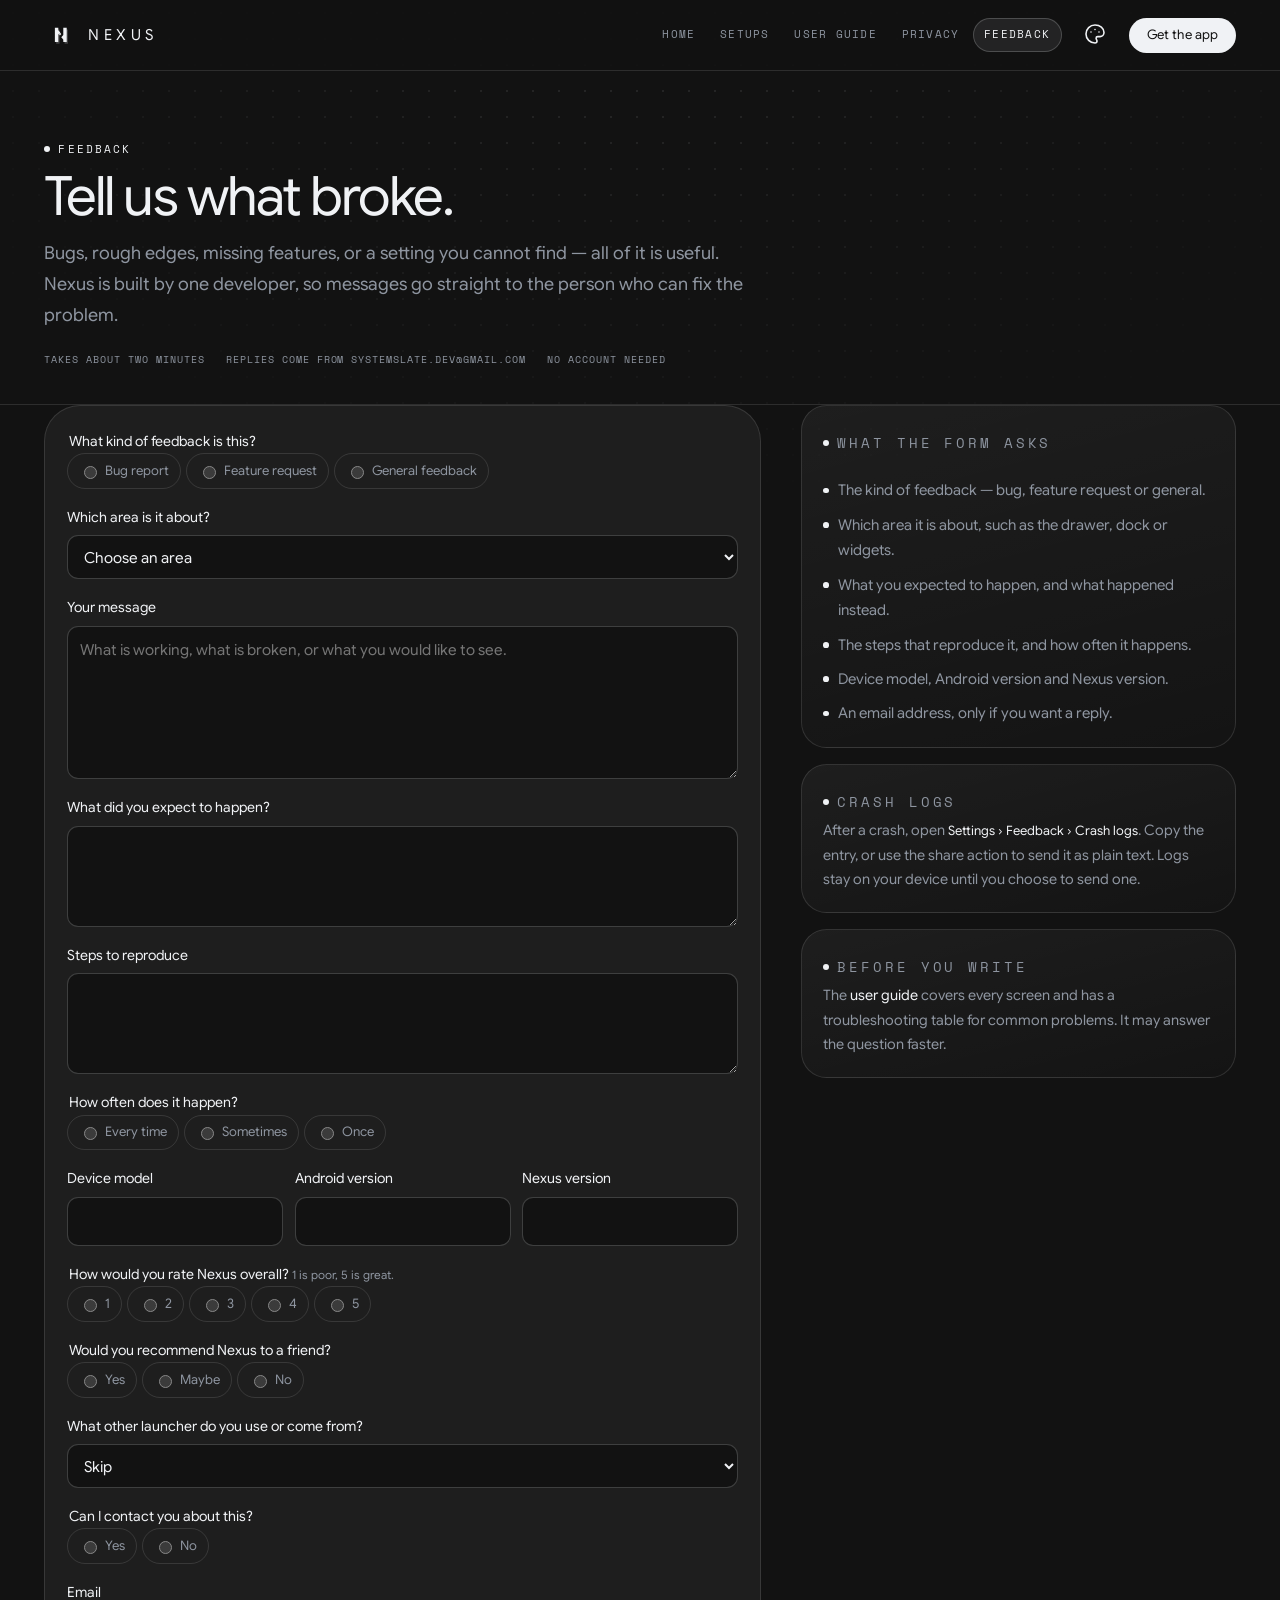
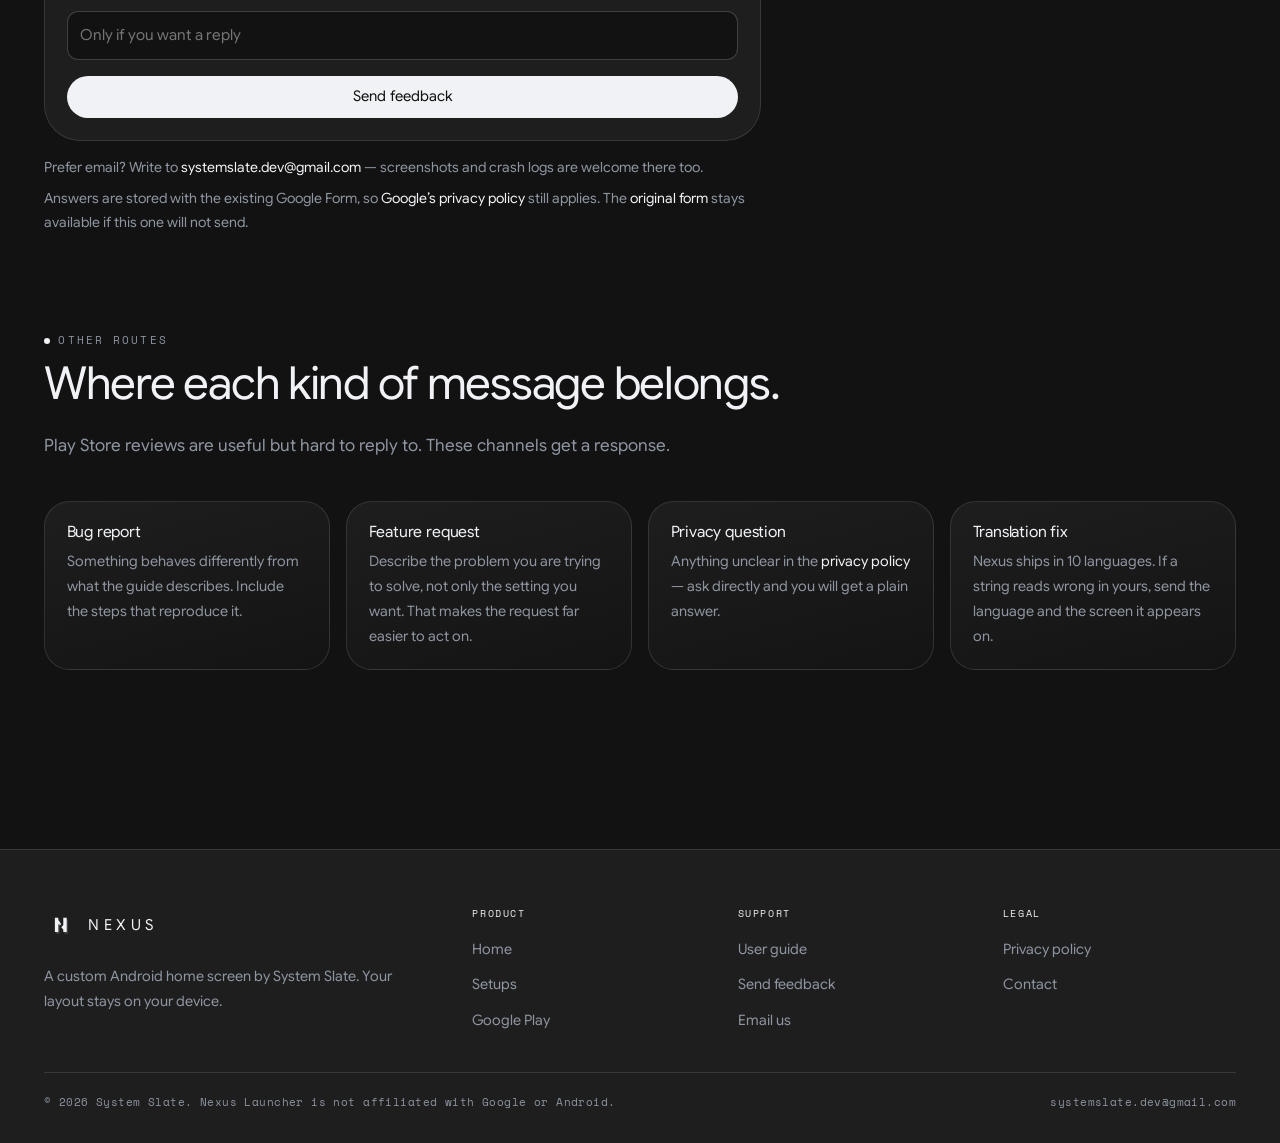
==== feedback.html @ 5c9ead4d "Add files via upload" ====
<!DOCTYPE html>
<html lang="en">
<head>
  <meta charset="UTF-8">
  <meta name="viewport" content="width=device-width, initial-scale=1.0">
  <title>Feedback — Nexus Launcher</title>
  <meta name="description" content="Report a bug, request a feature or ask a question about Nexus Launcher. Every message reaches the developer directly.">
  <meta name="theme-color" content="#070b13">
  <link rel="stylesheet" href="site-fonts.css">
  <link rel="stylesheet" href="site.css">
  <link rel="stylesheet" href="site-themes.css">
  <link rel="stylesheet" href="site-look.css">
  <link rel="stylesheet" href="site-nav.css">
  <link rel="stylesheet" href="site-ui.css">
  <link rel="stylesheet" href="site-footer.css">
  <link rel="stylesheet" href="site-page.css">
  <link rel="stylesheet" href="site-feedback.css">
  <link rel="stylesheet" href="site-play.css">
  <script src="site-ui-boot.js"></script>
</head>
<body>
<a class="skip-link" href="#main">Skip to content</a>

<header class="nav">
  <div class="nav-inner">
    <a class="brand" href="index.html" aria-label="Nexus Launcher — home">
      <svg class="brand-mark" viewBox="0 0 108 108" role="img" aria-label="Nexus Launcher">
        <g transform="translate(4 6)" fill="rgb(42 46 51)">
          <path d="M35 31h11v8l6.5 7.5-6.5 6.5V77H35V31z"/>
          <path d="M73 77H62v-8l-6.5-7.5 6.5-6.5V31h11V77z"/>
        </g>
        <path fill="rgb(240 242 245)" d="M35 31h11v8l6.5 7.5-6.5 6.5V77H35V31z"/>
        <path fill="rgb(240 242 245)" d="M73 77H62v-8l-6.5-7.5 6.5-6.5V31h11V77z"/>
        <path fill="rgb(143 200 224)" d="M51.5 47.95l3.07 1.77v3.56l-3.07 1.77-3.07-1.77v-3.56z"/>
      </svg>
      <span class="brand-word">Nexus</span>
    </a>
    <nav class="nav-links" aria-label="Primary">
      <a href="index.html">Home</a>
      <a href="setup.html">Setups</a>
      <a href="NEXUS_USER_GUIDE.html">User guide</a>
      <a href="privacy.html">Privacy</a>
      <a href="feedback.html" aria-current="page">Feedback</a>
    </nav>
    <a class="nav-cta" href="https://play.google.com/store/apps/details?id=com.systemslate.nexuslauncher">Get the app</a>
  </div>
</header>

<main id="main">

  <section class="page-hero">
    <div class="wrap">
      <p class="eyebrow">Feedback</p>
      <h1>Tell us what broke.</h1>
      <p class="lede">Bugs, rough edges, missing features, or a setting you cannot find &mdash; all of
        it is useful. Nexus is built by one developer, so messages go straight to the person who can
        fix the problem.</p>
      <ul class="page-meta">
        <li>Takes about two minutes</li>
        <li>Replies come from systemslate.dev@gmail.com</li>
        <li>No account needed</li>
      </ul>
    </div>
  </section>

  <section class="section section-flush">
    <div class="wrap feedback-grid">

      <div>
        <form class="nexus-form" data-feedback-form method="post" novalidate
          action="https://docs.google.com/forms/d/e/1FAIpQLScDoE7vKFqpzELFaHapqYbMyIHLS0SCubAxIFDFFaGcgdz5iw/formResponse">
          <fieldset class="field">
            <legend>What kind of feedback is this?</legend>
            <div class="choice-row">
              <label><input type="radio" name="entry.858958643" value="Bug report" required>Bug report</label>
              <label><input type="radio" name="entry.858958643" value="Feature request">Feature request</label>
              <label><input type="radio" name="entry.858958643" value="General feedback">General feedback</label>
            </div>
            <p class="field-missing">Choose one.</p>
          </fieldset>

          <label class="field">
            <span>Which area is it about?</span>
            <select name="entry.2093958350" required>
              <option value="">Choose an area</option>
              <option>Home screen</option>
              <option>App drawer</option>
              <option>Dock</option>
              <option>Widgets</option>
              <option>Wallpaper Studio</option>
              <option>Canvas setups</option>
              <option>Immersive Mode / Nexus Island</option>
              <option>Gestures</option>
              <option>Search</option>
              <option>News feed</option>
              <option>App lock</option>
              <option>Backup / Nova import</option>
              <option>Performance / battery</option>
              <option>Other</option>
            </select>
            <p class="field-missing">Choose an area.</p>
          </label>

          <label class="field">
            <span>Your message</span>
            <textarea name="entry.183810802" rows="5" required placeholder="What is working, what is broken, or what you would like to see."></textarea>
            <p class="field-missing">Write a message.</p>
          </label>

          <label class="field">
            <span>What did you expect to happen?</span>
            <textarea name="entry.1648259636" rows="3"></textarea>
          </label>

          <label class="field">
            <span>Steps to reproduce</span>
            <textarea name="entry.1825434819" rows="3"></textarea>
          </label>

          <fieldset class="field">
            <legend>How often does it happen?</legend>
            <div class="choice-row">
              <label><input type="radio" name="entry.819413189" value="Every time">Every time</label>
              <label><input type="radio" name="entry.819413189" value="Sometimes">Sometimes</label>
              <label><input type="radio" name="entry.819413189" value="Once">Once</label>
            </div>
          </fieldset>

          <div class="field-row">
            <label class="field"><span>Device model</span><input type="text" name="entry.2073275269" autocomplete="off"></label>
            <label class="field"><span>Android version</span><input type="text" name="entry.1264604027" autocomplete="off"></label>
            <label class="field"><span>Nexus version</span><input type="text" name="entry.445166228" autocomplete="off"></label>
          </div>

          <fieldset class="field">
            <legend>How would you rate Nexus overall? <small>1 is poor, 5 is great.</small></legend>
            <div class="choice-row">
              <label><input type="radio" name="entry.1395047226" value="1">1</label>
              <label><input type="radio" name="entry.1395047226" value="2">2</label>
              <label><input type="radio" name="entry.1395047226" value="3">3</label>
              <label><input type="radio" name="entry.1395047226" value="4">4</label>
              <label><input type="radio" name="entry.1395047226" value="5">5</label>
            </div>
          </fieldset>

          <fieldset class="field">
            <legend>Would you recommend Nexus to a friend?</legend>
            <div class="choice-row">
              <label><input type="radio" name="entry.138561640" value="Yes">Yes</label>
              <label><input type="radio" name="entry.138561640" value="Maybe">Maybe</label>
              <label><input type="radio" name="entry.138561640" value="No">No</label>
            </div>
          </fieldset>

          <label class="field">
            <span>What other launcher do you use or come from?</span>
            <select name="entry.1284803775">
              <option value="">Skip</option>
              <option>Nova</option>
              <option>Smart Launcher</option>
              <option>Lawnchair</option>
              <option>Pixel Launcher</option>
              <option>One UI Home</option>
              <option>Other</option>
              <option>None</option>
            </select>
          </label>

          <fieldset class="field">
            <legend>Can I contact you about this?</legend>
            <div class="choice-row">
              <label><input type="radio" name="entry.2037975371" value="Yes">Yes</label>
              <label><input type="radio" name="entry.2037975371" value="No">No</label>
            </div>
          </fieldset>

          <label class="field">
            <span>Email</span>
            <input type="email" name="entry.1300399545" autocomplete="email" placeholder="Only if you want a reply">
            <p class="field-missing">Enter a valid email, or leave this blank.</p>
          </label>

          <p class="form-error" data-feedback-error hidden>The message did not send. Use the email link below.</p>
          <button class="btn btn-primary" type="submit" data-feedback-send>Send feedback</button>
        </form>

        <div class="form-thanks" data-feedback-thanks hidden>
          <h2>Sent.</h2>
          <p>Your message was sent. If you left an email, the reply comes from systemslate.dev@gmail.com.</p>
        </div>

        <div class="form-note">
          <p>Prefer email? Write to
            <a href="mailto:systemslate.dev@gmail.com?subject=Nexus%20Launcher%20feedback">systemslate.dev@gmail.com</a>
            &mdash; screenshots and crash logs are welcome there too.</p>
          <p>Answers are stored with the existing Google Form, so
            <a href="https://policies.google.com/privacy" target="_blank" rel="noopener">Google&rsquo;s privacy policy</a>
            still applies. The
            <a href="https://forms.gle/UbPsBNP7R9MkSvMu8" target="_blank" rel="noopener">original form</a>
            stays available if this one will not send.</p>
        </div>
      </div>

      <aside class="feedback-aside">
        <div class="card">
          <p class="eyebrow">What the form asks</p>
          <ul class="include-list">
            <li>The kind of feedback &mdash; bug, feature request or general.</li>
            <li>Which area it is about, such as the drawer, dock or widgets.</li>
            <li>What you expected to happen, and what happened instead.</li>
            <li>The steps that reproduce it, and how often it happens.</li>
            <li>Device model, Android version and Nexus version.</li>
            <li>An email address, only if you want a reply.</li>
          </ul>
        </div>

        <div class="card">
          <p class="eyebrow">Crash logs</p>
          <p class="aside-note">
            After a crash, open <span class="path">Settings &rsaquo; Feedback &rsaquo; Crash logs</span>.
            Copy the entry, or use the share action to send it as plain text. Logs stay on your
            device until you choose to send one.</p>
        </div>

        <div class="card">
          <p class="eyebrow">Before you write</p>
          <p class="aside-note">
            The <a href="NEXUS_USER_GUIDE.html">user guide</a> covers every screen and has a
            troubleshooting table for common problems. It may answer the question faster.</p>
        </div>
      </aside>

    </div>
  </section>

  <section class="section">
    <div class="wrap">
      <div class="section-head">
        <p class="eyebrow">Other routes</p>
        <h2>Where each kind of message belongs.</h2>
        <p>Play Store reviews are useful but hard to reply to. These channels get a response.</p>
      </div>

      <div class="contact-grid">
        <div class="contact-card">
          <h3>Bug report</h3>
          <p>Something behaves differently from what the guide describes. Include the steps that
            reproduce it.</p>
        </div>
        <div class="contact-card">
          <h3>Feature request</h3>
          <p>Describe the problem you are trying to solve, not only the setting you want. That makes
            the request far easier to act on.</p>
        </div>
        <div class="contact-card">
          <h3>Privacy question</h3>
          <p>Anything unclear in the <a href="privacy.html">privacy policy</a> &mdash; ask directly
            and you will get a plain answer.</p>
        </div>
        <div class="contact-card">
          <h3>Translation fix</h3>
          <p>Nexus ships in 10 languages. If a string reads wrong in yours, send the language and the
            screen it appears on.</p>
        </div>
      </div>
    </div>
  </section>

</main>

<footer class="site-footer">
  <div class="footer-inner">
    <div class="footer-brand">
      <a class="brand" href="index.html" aria-label="Nexus Launcher — home">
        <svg class="brand-mark" viewBox="0 0 108 108" role="img" aria-label="Nexus Launcher">
          <g transform="translate(4 6)" fill="rgb(42 46 51)">
            <path d="M35 31h11v8l6.5 7.5-6.5 6.5V77H35V31z"/>
            <path d="M73 77H62v-8l-6.5-7.5 6.5-6.5V31h11V77z"/>
          </g>
          <path fill="rgb(240 242 245)" d="M35 31h11v8l6.5 7.5-6.5 6.5V77H35V31z"/>
          <path fill="rgb(240 242 245)" d="M73 77H62v-8l-6.5-7.5 6.5-6.5V31h11V77z"/>
          <path fill="rgb(143 200 224)" d="M51.5 47.95l3.07 1.77v3.56l-3.07 1.77-3.07-1.77v-3.56z"/>
        </svg>
        <span class="brand-word">Nexus</span>
      </a>
      <p>A custom Android home screen by System Slate. Your layout stays on your device.</p>
    </div>
    <div class="footer-col">
      <h4>Product</h4>
      <ul>
        <li><a href="index.html">Home</a></li>
        <li><a href="setup.html">Setups</a></li>
        <li><a href="https://play.google.com/store/apps/details?id=com.systemslate.nexuslauncher">Google Play</a></li>
      </ul>
    </div>
    <div class="footer-col">
      <h4>Support</h4>
      <ul>
        <li><a href="NEXUS_USER_GUIDE.html">User guide</a></li>
        <li><a href="feedback.html">Send feedback</a></li>
        <li><a href="mailto:systemslate.dev@gmail.com">Email us</a></li>
      </ul>
    </div>
    <div class="footer-col">
      <h4>Legal</h4>
      <ul>
        <li><a href="privacy.html">Privacy policy</a></li>
        <li><a href="privacy.html#contact">Contact</a></li>
      </ul>
    </div>
  </div>
  <div class="footer-legal">
    <p>&copy; 2026 System Slate. Nexus Launcher is not affiliated with Google or Android.</p>
    <p>systemslate.dev@gmail.com</p>
  </div>
</footer>
<script src="site-look.js" defer></script>
<script src="site-behavior.js" defer></script>
<script src="site-badges.js" defer></script>
</body>
</html>
---- site-fonts.css ----
/* Nexus Launcher website — self-hosted type.
   Subsets of fonts that ship inside the launcher (SIL Open Font License):
   Quicksand for display, Outfit for running text, Space Mono for status labels.
   Self-hosted so the site makes no third-party requests. */

@font-face {
  font-family: "Nexus Round";
  src: url("assets/fonts/quicksand.woff") format("woff");
  font-weight: 300 700;
  font-style: normal;
  font-display: swap;
}

@font-face {
  font-family: "Nexus Text";
  src: url("assets/fonts/outfit.woff") format("woff");
  font-weight: 100 900;
  font-style: normal;
  font-display: swap;
}

@font-face {
  font-family: "Nexus Mono";
  src: url("assets/fonts/space-mono.woff") format("woff");
  font-weight: 400;
  font-style: normal;
  font-display: swap;
}

/* App typography list. Same files the launcher ships. */
@font-face { font-family: "Nexus Default"; src: url("assets/fonts/google_sans_flex.ttf") format("truetype"); font-weight: 100 900; font-display: swap; }
@font-face { font-family: "Roboto"; src: url("assets/fonts/roboto.ttf") format("truetype"); font-weight: 100 900; font-display: swap; }
@font-face { font-family: "Inter"; src: url("assets/fonts/inter.ttf") format("truetype"); font-weight: 100 900; font-display: swap; }
@font-face { font-family: "Manrope"; src: url("assets/fonts/manrope.ttf") format("truetype"); font-weight: 100 900; font-display: swap; }
@font-face { font-family: "IBM Plex Sans"; src: url("assets/fonts/ibm_plex_sans.ttf") format("truetype"); font-weight: 100 900; font-display: swap; }
@font-face { font-family: "Lora"; src: url("assets/fonts/lora.ttf") format("truetype"); font-weight: 100 900; font-display: swap; }
@font-face { font-family: "Playpen"; src: url("assets/fonts/playpen_sans.ttf") format("truetype"); font-weight: 100 900; font-display: swap; }
@font-face { font-family: "Elms Sans"; src: url("assets/fonts/elms_sans.ttf") format("truetype"); font-weight: 100 900; font-display: swap; }
@font-face { font-family: "Bitcount"; src: url("assets/fonts/bitcount_single.ttf") format("truetype"); font-weight: 100 900; font-display: swap; }
---- site.css ----
/* Nexus Launcher website — base layer.
   Tokens, reset, typography, layout helpers and the wallpaper background.
   Type faces: site-fonts.css. Navigation: site-nav.css. Components: site-ui.css.
   Home page: site-home.css. Inner pages: site-page.css. Motion: site-play.css. */

:root {
  color-scheme: dark;

  /* Dark theme, accent off. Text and surface carry the interface.
     Other modes live in site-themes.css. */
  --bg: rgb(18 18 18);
  --bg-top: rgb(18 18 18);
  --bg-bottom: rgb(18 18 18);
  --surface: rgb(30 30 30);
  --surface-raised: rgb(44 44 44);

  --navy-950: var(--bg);
  --navy-900: var(--bg);
  --navy-800: var(--surface);
  --navy-700: var(--surface-raised);
  --teal-800: var(--surface);
  --teal-600: var(--ink-dim);
  --violet-700: var(--surface-raised);
  --violet-500: var(--ink-dim);
  --magenta-500: var(--ink-dim);
  --cyan-400: var(--ink);
  --cyan-300: var(--ink);

  --ink: rgb(240 242 245);
  --ink-dim: rgb(142 149 160);
  --ink-muted: rgb(142 149 160);

  --line: color-mix(in srgb, var(--ink) 12%, transparent);
  --line-strong: color-mix(in srgb, var(--ink) 20%, transparent);
  --glass: color-mix(in srgb, var(--ink) 5%, transparent);
  --glass-hover: color-mix(in srgb, var(--ink) 8%, transparent);

  --radius-xs: 0.55rem;
  --radius-sm: 0.8rem;
  --radius: 1.15rem;
  --radius-widget: 1.6rem;
  --radius-lg: 2.25rem;
  --pill: 99rem;

  --page: 76rem;
  --gutter: clamp(1.1rem, 4vw, 2.75rem);
  --section-y: clamp(3.5rem, 7vw, 6.5rem);

  --font-display: "Nexus Default", "Nexus Round", system-ui, sans-serif;
  --font-body: "Nexus Default", "Nexus Text", system-ui, sans-serif;
  --font-mono: "Nexus Mono", ui-monospace, "Cascadia Mono", Consolas, monospace;

  --shadow-card: 0 1.4rem 3rem rgb(0 0 0 / 38%);
  --shadow-lift: 0 1.7rem 3.4rem rgb(0 0 0 / 52%);
}

*,
*::before,
*::after { box-sizing: border-box; }

html {
  scroll-behavior: smooth;
  scroll-padding-top: 6rem;
  -webkit-text-size-adjust: 100%;
}

body {
  margin: 0;
  min-height: 100vh;
  background: var(--bg);
  color: var(--ink);
  font-family: var(--font-body);
  font-size: 1.0625rem;
  line-height: 1.72;
  -webkit-font-smoothing: antialiased;
  text-rendering: optimizeLegibility;
}

/* the wallpaper: the theme's own top-to-bottom fade, with no accent hue */
body::before {
  content: "";
  position: fixed;
  inset: 0;
  z-index: -2;
  pointer-events: none;
  background: linear-gradient(180deg, var(--bg-top), var(--bg) 46%, var(--bg-bottom));
}

/* Frosted and Liquid need color behind the glass. These washes stay fixed
   so a card refracts a different patch of wallpaper as the page scrolls. */
html[data-ui="frosted"] body::before,
html[data-ui="liquid"] body::before {
  background:
    radial-gradient(46rem 34rem at 8% -4%, color-mix(in srgb, rgb(196 165 116) 70%, var(--bg)), transparent 68%),
    radial-gradient(40rem 32rem at 96% 12%, color-mix(in srgb, rgb(126 146 168) 68%, var(--bg)), transparent 70%),
    radial-gradient(36rem 30rem at 72% 96%, color-mix(in srgb, rgb(118 148 124) 64%, var(--bg)), transparent 72%),
    radial-gradient(30rem 26rem at 14% 84%, color-mix(in srgb, rgb(158 124 140) 60%, var(--bg)), transparent 70%),
    linear-gradient(180deg, var(--bg-top), var(--bg) 46%, var(--bg-bottom));
}

/* a faint home-screen grid, fading out below the fold */
body::after {
  content: "";
  position: fixed;
  inset: 0;
  z-index: -1;
  pointer-events: none;
  background-image: radial-gradient(color-mix(in srgb, var(--ink) 16%, transparent) 1px, transparent 1.4px);
  background-size: 26px 26px;
  opacity: 0.55;
  -webkit-mask-image: radial-gradient(70rem 48rem at 50% -4%, #000 18%, transparent 76%);
  mask-image: radial-gradient(70rem 48rem at 50% -4%, #000 18%, transparent 76%);
}

img { display: block; max-width: 100%; height: auto; }

a { color: var(--ink); text-decoration: none; }
a:hover { color: var(--ink); }

:focus-visible {
  outline: 2px solid var(--ink);
  outline-offset: 3px;
  border-radius: 0.4rem;
}

/* ---------- type ---------- */

h1, h2, h3, h4 {
  margin: 0 0 0.5em;
  color: var(--ink);
  font-family: var(--font-display);
  font-weight: 700;
  line-height: 1.04;
  letter-spacing: -0.022em;
}

h1 { font-size: clamp(2.6rem, 6.2vw, 4.5rem); letter-spacing: -0.035em; }
h2 { font-size: clamp(1.85rem, 3.8vw, 2.85rem); letter-spacing: -0.028em; }
h3 { font-size: clamp(1.12rem, 1.6vw, 1.32rem); letter-spacing: -0.012em; line-height: 1.2; }
h4 { font-size: 1.02rem; line-height: 1.3; }

p { margin: 0 0 1.1em; }
p:last-child { margin-bottom: 0; }

ul, ol { margin: 0 0 1.1em; padding-left: 1.2em; }
li { margin-bottom: 0.4em; }

strong { color: rgb(255 255 255); font-weight: 600; }

code, kbd {
  padding: 0.08em 0.42em;
  border: 1px solid var(--line);
  border-radius: var(--radius-xs);
  background: rgb(255 255 255 / 6%);
  color: var(--ink);
  font-family: var(--font-mono);
  font-size: 0.86em;
}

hr {
  height: 1px;
  margin: 2.5rem 0;
  border: 0;
  background: var(--line);
}

/* ---------- layout helpers ---------- */

.wrap {
  width: min(100% - (var(--gutter) * 2), var(--page));
  margin-inline: auto;
}

.section { padding-block: var(--section-y); }
.section + .section { padding-top: 0; }
.section-flush { padding-top: 0; }
.section-lead { padding-block: 1.5rem 0; }

.lede {
  max-width: 40rem;
  color: var(--ink-dim);
  font-size: clamp(1.04rem, 1.4vw, 1.16rem);
  line-height: 1.72;
}

.section-head { margin-bottom: clamp(1.6rem, 3.4vw, 2.6rem); }
.section-head p { max-width: 40rem; color: var(--ink-dim); }
.section-head.center { text-align: center; }
.section-head.center p { margin-inline: auto; }

/* the launcher's status-bar label: mono, spaced, uppercase */
.eyebrow {
  display: inline-flex;
  align-items: center;
  gap: 0.5rem;
  margin: 0 0 0.9rem;
  color: var(--ink);
  font-family: var(--font-mono);
  font-size: 0.66rem;
  font-weight: 400;
  letter-spacing: 0.2em;
  line-height: 1;
  text-transform: uppercase;
}

.eyebrow::before {
  content: "";
  width: 0.4rem;
  height: 0.4rem;
  flex: none;
  border-radius: 50%;
  background: var(--ink);
  box-shadow: none;
}

.mono-label {
  font-family: var(--font-mono);
  font-size: 0.64rem;
  letter-spacing: 0.16em;
  text-transform: uppercase;
  color: var(--ink-muted);
}

.accent-line { color: var(--ink); }

/* ---------- utilities ---------- */

.sprite {
  position: absolute;
  width: 0;
  height: 0;
  overflow: hidden;
}

.visually-hidden {
  position: absolute;
  width: 1px;
  height: 1px;
  margin: -1px;
  padding: 0;
  overflow: hidden;
  clip-path: inset(50%);
  white-space: nowrap;
}

.skip-link {
  position: absolute;
  top: -3.2rem;
  left: var(--gutter);
  z-index: 100;
  padding: 0.6rem 1rem;
  border-radius: 0 0 var(--radius-sm) var(--radius-sm);
  background: var(--ink);
  color: var(--bg);
  font-weight: 600;
}

.skip-link:focus { top: 0; color: var(--bg); }

@media (prefers-reduced-motion: reduce) {
  html { scroll-behavior: auto; }
  *, *::before, *::after {
    animation-duration: 0.001ms !important;
    animation-iteration-count: 1 !important;
    transition-duration: 0.001ms !important;
  }
}
---- site-themes.css ----
/* Theme modes from the launcher. Accent stays off: only background, surface and text change. */

html[data-theme="light"] {
  color-scheme: light;
  --bg: rgb(234 236 238);
  --bg-top: rgb(244 246 247);
  --bg-bottom: rgb(228 233 236);
  --surface: rgb(255 255 255);
  --surface-raised: rgb(228 233 236);
  --ink: rgb(20 24 27);
  --ink-dim: rgb(91 103 112);
  --ink-muted: rgb(91 103 112);
}

html[data-theme="amoled"] {
  color-scheme: dark;
  --bg: rgb(0 0 0);
  --bg-top: rgb(0 0 0);
  --bg-bottom: rgb(0 0 0);
  --surface: rgb(14 14 14);
  --surface-raised: rgb(30 30 30);
  --ink: rgb(240 242 245);
  --ink-dim: rgb(142 149 160);
  --ink-muted: rgb(142 149 160);
}

@media (prefers-color-scheme: light) {
  html[data-theme="automatic"] {
    color-scheme: light;
    --bg: rgb(234 236 238);
    --bg-top: rgb(244 246 247);
    --bg-bottom: rgb(228 233 236);
    --surface: rgb(255 255 255);
    --surface-raised: rgb(228 233 236);
    --ink: rgb(20 24 27);
    --ink-dim: rgb(91 103 112);
    --ink-muted: rgb(91 103 112);
  }
}

html[data-theme="calm"] {
  color-scheme: dark;
  --bg: rgb(11 28 40);
  --bg-top: rgb(28 59 74);
  --bg-bottom: rgb(11 28 40);
  --surface: rgb(36 81 94);
  --surface-raised: rgb(47 107 122);
  --ink: rgb(225 240 248);
  --ink-dim: rgb(162 191 205);
  --ink-muted: rgb(162 191 205);
}

html[data-theme="calm"][data-calm="rich_sand"] {
  --bg: rgb(29 19 11); --bg-top: rgb(61 43 31); --bg-bottom: rgb(29 19 11);
  --surface: rgb(74 55 42); --surface-raised: rgb(92 70 58);
  --ink: rgb(243 233 222); --ink-dim: rgb(183 161 139); --ink-muted: rgb(183 161 139);
}
html[data-theme="calm"][data-calm="golden_sand"] {
  --bg: rgb(34 24 12); --bg-top: rgb(74 56 32); --bg-bottom: rgb(34 24 12);
  --surface: rgb(84 64 42); --surface-raised: rgb(101 78 53);
  --ink: rgb(246 236 220); --ink-dim: rgb(205 176 138); --ink-muted: rgb(205 176 138);
}
html[data-theme="calm"][data-calm="ocean_blue"] {
  --bg: rgb(11 28 40); --bg-top: rgb(28 59 74); --bg-bottom: rgb(11 28 40);
  --surface: rgb(36 81 94); --surface-raised: rgb(47 107 122);
  --ink: rgb(225 240 248); --ink-dim: rgb(162 191 205); --ink-muted: rgb(162 191 205);
}
html[data-theme="calm"][data-calm="navy_ink"] {
  --bg: rgb(12 18 36); --bg-top: rgb(26 43 74); --bg-bottom: rgb(12 18 36);
  --surface: rgb(36 57 95); --surface-raised: rgb(49 74 122);
  --ink: rgb(228 235 247); --ink-dim: rgb(147 164 193); --ink-muted: rgb(147 164 193);
}
html[data-theme="calm"][data-calm="deep_navy"] {
  --bg: rgb(5 9 19); --bg-top: rgb(15 31 61); --bg-bottom: rgb(5 9 19);
  --surface: rgb(32 44 67); --surface-raised: rgb(42 58 86);
  --ink: rgb(221 231 242); --ink-dim: rgb(130 150 175); --ink-muted: rgb(130 150 175);
}
html[data-theme="calm"][data-calm="ember_red"] {
  --bg: rgb(33 12 15); --bg-top: rgb(74 32 36); --bg-bottom: rgb(33 12 15);
  --surface: rgb(94 44 49); --surface-raised: rgb(116 58 64);
  --ink: rgb(249 231 232); --ink-dim: rgb(196 156 154); --ink-muted: rgb(196 156 154);
}
html[data-theme="calm"][data-calm="forest_green"] {
  --bg: rgb(11 29 20); --bg-top: rgb(31 61 46); --bg-bottom: rgb(11 29 20);
  --surface: rgb(40 81 67); --surface-raised: rgb(53 106 86);
  --ink: rgb(227 243 234); --ink-dim: rgb(159 192 176); --ink-muted: rgb(159 192 176);
}
html[data-theme="calm"][data-calm="amber_dusk"] {
  --bg: rgb(38 30 5); --bg-top: rgb(82 66 17); --bg-bottom: rgb(38 30 5);
  --surface: rgb(89 77 44); --surface-raised: rgb(113 98 58);
  --ink: rgb(251 242 220); --ink-dim: rgb(211 190 145); --ink-muted: rgb(211 190 145);
}
html[data-theme="calm"][data-calm="burnt_orange"] {
  --bg: rgb(35 18 6); --bg-top: rgb(76 42 21); --bg-bottom: rgb(35 18 6);
  --surface: rgb(86 58 40); --surface-raised: rgb(110 75 52);
  --ink: rgb(250 234 223); --ink-dim: rgb(204 164 138); --ink-muted: rgb(204 164 138);
}
html[data-theme="calm"][data-calm="deep_plum"] {
  --bg: rgb(22 13 29); --bg-top: rgb(51 33 63); --bg-bottom: rgb(22 13 29);
  --surface: rgb(67 44 82); --surface-raised: rgb(87 58 105);
  --ink: rgb(240 230 247); --ink-dim: rgb(174 149 190); --ink-muted: rgb(174 149 190);
}
html[data-theme="calm"][data-calm="slate_grey"] {
  --bg: rgb(18 21 26); --bg-top: rgb(43 48 54); --bg-bottom: rgb(18 21 26);
  --surface: rgb(55 62 70); --surface-raised: rgb(71 79 89);
  --ink: rgb(234 238 242); --ink-dim: rgb(157 169 181); --ink-muted: rgb(157 169 181);
}
html[data-theme="calm"][data-calm="aurora"] {
  --bg: rgb(30 24 56); --bg-top: rgb(15 42 51); --bg-bottom: rgb(30 24 56);
  --surface: rgb(40 53 72); --surface-raised: rgb(59 72 89);
  --ink: rgb(230 242 242); --ink-dim: rgb(154 166 174); --ink-muted: rgb(154 166 174);
}
html[data-theme="calm"][data-calm="dusk_rose"] {
  --bg: rgb(26 20 36); --bg-top: rgb(58 33 53); --bg-bottom: rgb(26 20 36);
  --surface: rgb(62 44 62); --surface-raised: rgb(80 63 80);
  --ink: rgb(246 232 238); --ink-dim: rgb(172 157 168); --ink-muted: rgb(172 157 168);
}
html[data-theme="calm"][data-calm="tidepool"] {
  --bg: rgb(11 29 46); --bg-top: rgb(14 59 60); --bg-bottom: rgb(11 29 46);
  --surface: rgb(31 66 70); --surface-raised: rgb(50 84 87);
  --ink: rgb(226 244 242); --ink-dim: rgb(152 176 177); --ink-muted: rgb(152 176 177);
}
html[data-theme="calm"][data-calm="copper_night"] {
  --bg: rgb(20 26 34); --bg-top: rgb(58 36 24); --bg-bottom: rgb(20 26 34);
  --surface: rgb(58 51 48); --surface-raised: rgb(77 69 66);
  --ink: rgb(244 234 226); --ink-dim: rgb(170 161 155); --ink-muted: rgb(170 161 155);
}
html[data-theme="calm"][data-calm="sunset_ink"] {
  --bg: rgb(20 26 46); --bg-top: rgb(74 42 58); --bg-bottom: rgb(20 26 46);
  --surface: rgb(58 46 66); --surface-raised: rgb(77 65 83);
  --ink: rgb(246 234 240); --ink-dim: rgb(171 159 170); --ink-muted: rgb(171 159 170);
}
---- site-look.css ----
/* Typography choices. Loaded after site.css so these beat the :root stack. */

html[data-font="nexus_default"] { --font-display: "Nexus Default", system-ui, sans-serif; --font-body: "Nexus Default", system-ui, sans-serif; }
html[data-font="system"] { --font-display: system-ui, sans-serif; --font-body: system-ui, sans-serif; }
html[data-font="sans_serif"] { --font-display: sans-serif; --font-body: sans-serif; }
html[data-font="serif"] { --font-display: serif; --font-body: serif; }
html[data-font="monospace"] { --font-display: ui-monospace, monospace; --font-body: ui-monospace, monospace; --font-mono: ui-monospace, monospace; }
html[data-font="sans_serif_medium"] { --font-display: sans-serif; --font-body: sans-serif; }
html[data-font="sans_serif_medium"] body { font-weight: 500; }
html[data-font="roboto"] { --font-display: "Roboto", sans-serif; --font-body: "Roboto", sans-serif; }
html[data-font="inter"] { --font-display: "Inter", sans-serif; --font-body: "Inter", sans-serif; }
html[data-font="manrope"] { --font-display: "Manrope", sans-serif; --font-body: "Manrope", sans-serif; }
html[data-font="ibm_plex_sans"] { --font-display: "IBM Plex Sans", sans-serif; --font-body: "IBM Plex Sans", sans-serif; }
html[data-font="lora"] { --font-display: "Lora", serif; --font-body: "Lora", serif; }
html[data-font="playpen_sans"] { --font-display: "Playpen", sans-serif; --font-body: "Playpen", sans-serif; }
html[data-font="elms_sans"] { --font-display: "Elms Sans", sans-serif; --font-body: "Elms Sans", sans-serif; }
html[data-font="bitcount_single"] { --font-display: "Bitcount", sans-serif; --font-body: "Bitcount", sans-serif; }

/* Built-in wallpapers. The same image paints the page and the tile in the sheet. */

html {
  --wall-haze:
    radial-gradient(52rem 40rem at 0% -8%, color-mix(in srgb, rgb(126 168 206) 78%, var(--bg)), transparent 74%),
    radial-gradient(46rem 36rem at 108% 108%, color-mix(in srgb, rgb(214 176 132) 72%, var(--bg)), transparent 76%),
    linear-gradient(180deg, var(--bg-top), var(--bg) 48%, var(--bg-bottom));
  --wall-lagoon:
    radial-gradient(52rem 40rem at -8% 100%, color-mix(in srgb, rgb(72 168 156) 76%, var(--bg)), transparent 74%),
    radial-gradient(44rem 34rem at 108% -6%, color-mix(in srgb, rgb(150 176 198) 70%, var(--bg)), transparent 76%),
    linear-gradient(180deg, var(--bg-top), var(--bg) 48%, var(--bg-bottom));
  --wall-dusk:
    radial-gradient(52rem 40rem at 108% -8%, color-mix(in srgb, rgb(176 132 168) 76%, var(--bg)), transparent 74%),
    radial-gradient(46rem 36rem at -4% 108%, color-mix(in srgb, rgb(196 140 96) 70%, var(--bg)), transparent 76%),
    linear-gradient(180deg, var(--bg-top), var(--bg) 48%, var(--bg-bottom));
  --wall-grove:
    radial-gradient(52rem 42rem at 8% 112%, color-mix(in srgb, rgb(110 156 120) 76%, var(--bg)), transparent 74%),
    radial-gradient(42rem 32rem at 108% 0%, color-mix(in srgb, rgb(168 164 140) 68%, var(--bg)), transparent 76%),
    linear-gradient(180deg, var(--bg-top), var(--bg) 48%, var(--bg-bottom));
}

html[data-wallpaper="haze"] body::before { background: var(--wall-haze); }
html[data-wallpaper="lagoon"] body::before { background: var(--wall-lagoon); }
html[data-wallpaper="dusk"] body::before { background: var(--wall-dusk); }
html[data-wallpaper="grove"] body::before { background: var(--wall-grove); }

/* Look sheet. Page color behind settings cards, the same stack as Settings. */

.look { position: relative; flex: none; }

.look-btn {
  display: inline-flex;
  align-items: center;
  justify-content: center;
  padding: 0.35rem;
  border: 0;
  border-radius: 0.45rem;
  background: transparent;
  color: var(--ink);
  cursor: pointer;
}

.look-btn:hover,
.look.is-open .look-btn { color: var(--ink); }

.look-panel {
  display: none;
  position: absolute;
  z-index: 5;
  top: calc(100% + 0.55rem);
  right: 0;
  width: min(24rem, calc(100vw - 1.4rem));
  max-height: min(74vh, 40rem);
  overflow: auto;
  padding: 0.55rem;
  border: 1px solid var(--line);
  border-radius: var(--radius-widget);
  background: var(--bg);
  box-shadow: var(--shadow-card);
}

.look-card {
  margin: 0;
  padding: 0.7rem 0.7rem 0.75rem;
  border: 1px solid var(--line);
  border-radius: 1rem;
  background: var(--surface);
}

.look-card + .look-card { margin-top: 0.45rem; }

.look.is-open .look-panel { display: block; }

.look-label {
  margin: 0 0 0.45rem 0.15rem;
  color: var(--ink-muted);
  font-family: var(--font-mono);
  font-size: 0.58rem;
  letter-spacing: 0.16em;
  text-transform: uppercase;
}

.look-note {
  margin: 0.35rem 0 0;
  color: var(--ink-muted);
  font-size: 0.75rem;
  line-height: 1.4;
}

.look-row {
  display: flex;
  flex-wrap: wrap;
  gap: 0.35rem;
}

.look-row button {
  padding: 0.42rem 0.6rem;
  border: 1px solid var(--line);
  border-radius: 0.75rem;
  background: color-mix(in srgb, var(--bg) 72%, var(--surface));
  color: var(--ink-dim);
  font-family: var(--font-body);
  font-size: 0.78rem;
  line-height: 1.2;
  text-align: start;
  cursor: pointer;
}

.look-row button[aria-checked="true"] {
  border-color: var(--ink);
  background: var(--bg);
  color: var(--ink);
  box-shadow: inset 2px 0 0 var(--ink);
}

.look-ui,
.look-type { display: grid; grid-template-columns: 1fr 1fr; }

.look-walls { display: grid; grid-template-columns: repeat(3, minmax(0, 1fr)); }

.look-walls button {
  position: relative;
  z-index: 0;
  display: flex;
  align-items: flex-end;
  overflow: hidden;
  min-height: 3.6rem;
  padding: 0.4rem 0.45rem;
  color: var(--ink);
  font-size: 0.72rem;
  text-shadow: 0 0.06em 0.35em var(--bg);
}

.look-walls button::before {
  content: "";
  position: absolute;
  z-index: -1;
  inset: 0;
  background:
    linear-gradient(180deg, transparent 42%, color-mix(in srgb, var(--bg) 78%, transparent)) center / cover,
    var(--swatch) center / cover no-repeat;
}

.look-walls button[data-wallpaper-choice="default"] {
  --swatch: linear-gradient(180deg, var(--bg-top), var(--bg) 46%, var(--bg-bottom));
}
.look-walls button[data-wallpaper-choice="haze"] { --swatch: var(--wall-haze); }
.look-walls button[data-wallpaper-choice="lagoon"] { --swatch: var(--wall-lagoon); }
.look-walls button[data-wallpaper-choice="dusk"] { --swatch: var(--wall-dusk); }
.look-walls button[data-wallpaper-choice="grove"] { --swatch: var(--wall-grove); }
.look-walls button[data-wallpaper-choice="custom"] { --swatch: var(--wallpaper, none); }

html:not([data-wallpaper="custom"]) .look-walls button[data-wallpaper-choice="custom"]::before {
  background:
    linear-gradient(135deg, transparent 46%, var(--line) 46%, var(--line) 54%, transparent 54%),
    color-mix(in srgb, var(--bg) 72%, var(--surface));
  background-size: 0.7rem 0.7rem, auto;
}

.look-walls button[aria-checked="true"] {
  background: transparent;
  box-shadow: inset 0 0 0 2px var(--ink);
}

html:not([data-theme="calm"]) .look-calm { display: none; }

/* A chosen photo replaces the theme wallpaper, including the frosted washes.
   It stays fixed, so glass cards move across it while scrolling. */
html[data-wallpaper="custom"] body::before {
  background-color: var(--bg);
  background-image: var(--wallpaper);
  background-repeat: no-repeat;
  background-position: center;
  background-size: cover;
}

html[data-wallpaper="custom"] body::after {
  opacity: 1;
  background-image: linear-gradient(
    180deg,
    color-mix(in srgb, var(--bg) 84%, transparent),
    color-mix(in srgb, var(--bg) 66%, transparent) 20%,
    color-mix(in srgb, var(--bg) 74%, transparent)
  );
  background-size: auto;
  -webkit-mask-image: none;
  mask-image: none;
}

html[data-wallpaper] :is(h1, h2, h3, p, li, .lede, .eyebrow) {
  text-shadow: 0 0.08em 0.45em var(--bg), 0 0 0.12em var(--bg);
}

.look-file {
  position: absolute;
  width: 1px;
  height: 1px;
  overflow: hidden;
  clip: rect(0 0 0 0);
}

.swatch {
  display: inline-block;
  width: 0.7rem;
  height: 0.7rem;
  margin-right: 0.35rem;
  border-radius: 99rem;
  vertical-align: -0.05rem;
  box-shadow: inset 0 0 0 1px color-mix(in srgb, var(--ink) 25%, transparent);
}

.look-calm button[data-calm="rich_sand"] .swatch { background: rgb(29 19 11); }
.look-calm button[data-calm="golden_sand"] .swatch { background: rgb(34 24 12); }
.look-calm button[data-calm="ocean_blue"] .swatch { background: rgb(11 28 40); }
.look-calm button[data-calm="navy_ink"] .swatch { background: rgb(12 18 36); }
.look-calm button[data-calm="deep_navy"] .swatch { background: rgb(5 9 19); }
.look-calm button[data-calm="ember_red"] .swatch { background: rgb(33 12 15); }
.look-calm button[data-calm="forest_green"] .swatch { background: rgb(11 29 20); }
.look-calm button[data-calm="amber_dusk"] .swatch { background: rgb(38 30 5); }
.look-calm button[data-calm="burnt_orange"] .swatch { background: rgb(35 18 6); }
.look-calm button[data-calm="deep_plum"] .swatch { background: rgb(22 13 29); }
.look-calm button[data-calm="slate_grey"] .swatch { background: rgb(18 21 26); }
.look-calm button[data-calm="aurora"] .swatch { background: rgb(30 24 56); }
.look-calm button[data-calm="dusk_rose"] .swatch { background: rgb(26 20 36); }
.look-calm button[data-calm="tidepool"] .swatch { background: rgb(11 29 46); }
.look-calm button[data-calm="copper_night"] .swatch { background: rgb(20 26 34); }
.look-calm button[data-calm="sunset_ink"] .swatch { background: rgb(20 26 46); }

@media (max-width: 46rem) {
  .nav-links { order: 2; }
  .look { order: 1; margin-left: auto; }
}
---- site-nav.css ----
/* Nexus Launcher website — shared navigation bar.
   Kept out of site-ui.css so the printable user guide can load the same bar
   without the rest of the site layer.

   The bar follows the active theme. Print hides it, so the guide's paper
   tokens never reach it. */

.nav {
  position: sticky;
  top: 0;
  z-index: 60;
  border-bottom: 1px solid var(--line);
  background: color-mix(in srgb, var(--bg) 84%, transparent);
  backdrop-filter: blur(20px) saturate(140%);
  -webkit-backdrop-filter: blur(20px) saturate(140%);
  color: var(--ink);
  font-family: var(--font-body, "Nexus Text", system-ui, sans-serif);
  font-size: 1rem;
  line-height: 1.68;
  text-align: start;
}

.nav *,
.nav *::before,
.nav *::after { box-sizing: border-box; }

.nav a { text-decoration: none; }

.nav-inner {
  display: flex;
  align-items: center;
  gap: 1rem;
  width: min(100% - (clamp(1.1rem, 4vw, 2.75rem) * 2), 76rem);
  margin-inline: auto;
  min-height: 4.4rem;
}

.brand {
  display: inline-flex;
  align-items: center;
  gap: 0.65rem;
  flex: none;
  margin: 0;
  color: var(--ink);
}

.brand:hover { color: var(--ink); }

.brand-mark { width: 2.1rem; height: 2.1rem; flex: none; }
.brand-mark > path { fill: var(--ink); }
.brand-mark g { fill: color-mix(in srgb, var(--ink) 22%, var(--bg)); }

.brand-word {
  font-family: var(--font-display, "Nexus Round", system-ui, sans-serif);
  font-size: 0.95rem;
  font-weight: 700;
  letter-spacing: 0.3em;
  text-transform: uppercase;
}

.nav-links {
  display: flex;
  align-items: center;
  gap: 0.1rem;
  flex: 0 1 auto;
  min-width: 0;
  margin-left: auto;
  overflow-x: auto;
  scrollbar-width: none;
}

.nav-links::-webkit-scrollbar { display: none; }

/* the launcher's status-bar voice: mono, spaced, uppercase */
.nav-links a {
  display: block;
  padding: 0.5rem 0.72rem;
  border-radius: 99rem;
  color: var(--ink-dim);
  font-family: var(--font-mono, "Nexus Mono", ui-monospace, monospace);
  font-size: 0.66rem;
  letter-spacing: 0.12em;
  text-transform: uppercase;
  white-space: nowrap;
  transition: color 0.15s ease, background 0.15s ease;
}

.nav-links a:hover {
  color: var(--ink);
  background: var(--glass-hover);
}

.nav-links a[aria-current="page"] {
  color: var(--ink);
  background: var(--glass-hover);
  box-shadow: inset 0 0 0 1px var(--line-strong);
}

.nav-cta {
  display: inline-flex;
  align-items: center;
  justify-content: center;
  gap: 0.45rem;
  flex: none;
  padding: 0.55rem 1.05rem;
  border: 1px solid transparent;
  border-radius: 99rem;
  background: var(--ink);
  color: var(--bg);
  font-family: var(--font-body, "Nexus Text", system-ui, sans-serif);
  font-size: 0.82rem;
  font-weight: 600;
  letter-spacing: 0.01em;
  line-height: 1.2;
  text-align: center;
  box-shadow: none;
  transition: transform 0.15s ease, box-shadow 0.15s ease;
}

.nav-cta:hover {
  color: var(--bg);
  transform: translateY(-1px);
  box-shadow: none;
}

.nav-cta:active { transform: translateY(0); }

@media (max-width: 46rem) {
  .nav-cta { display: none; }
  .nav-inner {
    flex-wrap: wrap;
    row-gap: 0.1rem;
    min-height: auto;
    padding-block: 0.55rem;
  }
  .brand-word { font-size: 0.85rem; letter-spacing: 0.24em; }
  .nav-links {
    width: 100%;
    margin-left: 0;
    gap: 0;
    justify-content: space-between;
  }
  .nav-links a { padding: 0.35rem 0.35rem; font-size: 0.6rem; letter-spacing: 0.08em; }
}
---- site-ui.css ----
/* Nexus Launcher website — shared interface layer.
   Buttons, chips, widget cards, the dock, app-icon tiles, capability lists,
   the closing call to action and the footer.
   The navigation bar lives in site-nav.css so the user guide can share it. */

/* ---------- buttons ---------- */

.btn {
  display: inline-flex;
  align-items: center;
  justify-content: center;
  gap: 0.5rem;
  padding: 0.7rem 1.3rem;
  border: 1px solid transparent;
  border-radius: var(--pill);
  font-family: var(--font-body);
  font-size: 0.92rem;
  font-weight: 600;
  letter-spacing: 0.005em;
  line-height: 1.2;
  text-align: center;
  transition: transform 0.15s ease, background 0.15s ease, box-shadow 0.15s ease;
}

.btn:hover { transform: translateY(-1px); }
.btn:active { transform: translateY(0); }

.btn-primary {
  background: var(--ink);
  color: var(--bg);
  box-shadow: none;
}

.btn-primary:hover {
  color: var(--bg);
  box-shadow: none;
}

.btn-ghost {
  border-color: var(--line-strong);
  background: var(--glass);
  color: var(--ink);
}

.btn-ghost:hover { color: var(--ink); background: var(--glass-hover); }

.btn-sm { padding: 0.48rem 0.95rem; font-size: 0.84rem; }

.btn-row {
  display: flex;
  flex-wrap: wrap;
  gap: 0.6rem;
  margin-top: 1.7rem;
}

/* ---------- chips ---------- */

.chip {
  display: inline-flex;
  align-items: center;
  gap: 0.4rem;
  padding: 0.28rem 0.7rem;
  border: 1px solid var(--line);
  border-radius: var(--pill);
  background: var(--glass);
  color: var(--ink-dim);
  font-family: var(--font-mono);
  font-size: 0.64rem;
  letter-spacing: 0.1em;
  text-transform: uppercase;
  white-space: nowrap;
}

.chip-row { display: flex; flex-wrap: wrap; gap: 0.4rem; }

/* ---------- widget card ----------
   The launcher's building block: hairline rim, soft glass fill, generous
   radius. Every preview on the site is framed as a widget. */

.widget {
  --tilt: 0deg;
  position: relative;
  margin: 0;
  padding: 0.75rem;
  border: 1px solid var(--line);
  border-radius: var(--radius-widget);
  background: linear-gradient(165deg, rgb(255 255 255 / 6%), rgb(255 255 255 / 1.5%));
  box-shadow: var(--shadow-card);
  transform: rotate(var(--tilt));
  transition: transform 0.25s ease, border-color 0.25s ease, box-shadow 0.25s ease;
}

.widget:hover {
  border-color: var(--line-strong);
  box-shadow: var(--shadow-lift);
  transform: rotate(var(--tilt)) translateY(-0.3rem);
}

.widget-bar {
  display: flex;
  align-items: center;
  justify-content: space-between;
  gap: 0.6rem;
  padding: 0.15rem 0.35rem 0.6rem;
  color: var(--ink-muted);
  font-family: var(--font-mono);
  font-size: 0.6rem;
  letter-spacing: 0.16em;
  line-height: 1;
  text-transform: uppercase;
}

.widget-bar .bar-dots {
  display: inline-flex;
  gap: 0.2rem;
  letter-spacing: 0;
}

.widget-bar .bar-dots i {
  width: 0.22rem;
  height: 0.22rem;
  border-radius: 50%;
  background: rgb(255 255 255 / 28%);
}

.widget-media {
  overflow: hidden;
  border: 1px solid rgb(255 255 255 / 8%);
  border-radius: calc(var(--radius-widget) - 0.6rem);
  background: var(--navy-800);
}

.widget-media img {
  width: 100%;
  height: 100%;
  object-fit: cover;
  object-position: top center;
}

/* ---------- dock ----------
   The launcher's dock: one rounded tray holding a primary action and a
   quiet one. Reused for the hero, the closing CTA and the footer. */

.dock {
  display: flex;
  align-items: center;
  gap: 0.4rem;
  padding: 0.4rem;
  border: 1px solid var(--line-strong);
  border-radius: var(--pill);
  background: linear-gradient(180deg, rgb(255 255 255 / 10%), rgb(255 255 255 / 3.5%));
  box-shadow: 0 1.1rem 2.4rem rgb(0 0 0 / 42%), inset 0 1px 0 rgb(255 255 255 / 14%);
}

.dock-main {
  display: inline-flex;
  flex: 1;
  align-items: center;
  justify-content: center;
  gap: 0.5rem;
  padding: 0.72rem 1.25rem;
  border-radius: var(--pill);
  background: var(--ink);
  color: var(--bg);
  font-weight: 600;
  white-space: nowrap;
  transition: box-shadow 0.18s ease, transform 0.18s ease;
}

.dock-main:hover {
  color: var(--bg);
  box-shadow: none;
  transform: translateY(-1px);
}

.dock-alt {
  display: inline-flex;
  align-items: center;
  padding: 0.72rem 1.05rem;
  border-radius: var(--pill);
  color: var(--ink-dim);
  font-weight: 500;
  white-space: nowrap;
  transition: background 0.15s ease, color 0.15s ease;
}

.dock-alt:hover { background: rgb(255 255 255 / 8%); color: var(--ink); }

.dock-date {
  display: flex;
  flex-direction: column;
  justify-content: center;
  padding: 0.15rem 1rem 0.15rem 1.15rem;
  border-right: 1px solid var(--line);
}

.dock-date b {
  font-family: var(--font-display);
  font-size: 1.02rem;
  font-weight: 700;
  letter-spacing: -0.01em;
  line-height: 1.15;
}

.dock-date span {
  color: var(--ink-muted);
  font-family: var(--font-mono);
  font-size: 0.58rem;
  letter-spacing: 0.14em;
  text-transform: uppercase;
}

/* ---------- capability lists ---------- */

.capability-grid {
  display: grid;
  grid-template-columns: repeat(auto-fit, minmax(min(100%, 15rem), 1fr));
  gap: 0.9rem;
}

.capability-grid.three {
  grid-template-columns: repeat(auto-fit, minmax(min(100%, 20rem), 1fr));
}

.capability {
  padding: 1.3rem 1.35rem;
  border: 1px solid var(--line);
  border-radius: var(--radius-widget);
  background: linear-gradient(165deg, rgb(255 255 255 / 5%), rgb(255 255 255 / 1.5%));
}

.capability h3 {
  display: flex;
  align-items: center;
  gap: 0.55rem;
  margin-bottom: 0.8rem;
  font-size: 1.02rem;
}

.capability h3::before {
  content: "";
  width: 0.5rem;
  height: 0.5rem;
  flex: none;
  border-radius: 0.16rem;
  background: var(--ink);
}

.capability ul {
  margin: 0;
  padding: 0;
  list-style: none;
  color: var(--ink-dim);
  font-size: 0.9rem;
}

.capability li {
  position: relative;
  margin-bottom: 0.42rem;
  padding-left: 0.95rem;
}

.capability li::before {
  content: "";
  position: absolute;
  top: 0.68em;
  left: 0;
  width: 0.28rem;
  height: 0.28rem;
  border-radius: 50%;
  background: color-mix(in srgb, var(--ink) 45%, transparent);
}

/* ---------- closing call to action ---------- */

.cta {
  position: relative;
  overflow: hidden;
  padding: clamp(2.25rem, 5vw, 4rem) clamp(1.15rem, 4vw, 3rem);
  border: 1px solid var(--line);
  border-radius: var(--radius-lg);
  background:
    radial-gradient(32rem 20rem at 50% -25%, color-mix(in srgb, var(--ink) 10%, transparent), transparent 72%),
    linear-gradient(165deg, var(--glass), transparent);
  text-align: center;
}

.cta h2 { margin-bottom: 0.7rem; }
.cta p { max-width: 34rem; margin-inline: auto; color: var(--ink-dim); }
.cta .island { margin-inline: auto; }
.cta .island + h2 { margin-top: 1.1rem; }
.cta .dock { width: min(100%, 27rem); margin: 1.7rem auto 0; }

.cta-fine {
  margin: 1.2rem 0 0;
  color: var(--ink-muted);
  font-family: var(--font-mono);
  font-size: 0.62rem;
  letter-spacing: 0.14em;
  text-transform: uppercase;
}

/* ---------- responsive ---------- */

@media (max-width: 44rem) {
  .dock {
    flex-wrap: wrap;
    gap: 0.5rem;
    padding: 0;
    border: 0;
    background: none;
    box-shadow: none;
  }

  .dock-main,
  .dock-alt { flex: 1 1 100%; }

  .dock-alt {
    justify-content: center;
    border: 1px solid var(--line-strong);
  }

  .cta .dock { width: 100%; }
}

/* Launcher icon badge: a 24px glyph, no chip. Tint follows the text color. */
.icon-badge {
  display: grid;
  place-items: center;
  flex: none;
  width: 1.5rem;
  height: 1.5rem;
  color: var(--ink);
}

.icon-badge svg { width: 1.5rem; height: 1.5rem; }

.with-badge {
  display: flex;
  align-items: center;
  gap: 0.55rem;
}
---- site-footer.css ----
/* Nexus Launcher website — footer.
   Shared by every page; loaded after site-ui.css. */

.site-footer {
  margin-top: clamp(3rem, 7vw, 6rem);
  border-top: 1px solid var(--line);
  background: var(--surface);
  color: var(--ink);
}

.footer-inner {
  display: grid;
  grid-template-columns: minmax(14rem, 1.7fr) repeat(3, minmax(8rem, 1fr));
  gap: 2rem;
  width: min(100% - (var(--gutter) * 2), var(--page));
  margin-inline: auto;
  padding-block: clamp(2.5rem, 5vw, 3.6rem) 2rem;
}

.footer-brand p {
  max-width: 22rem;
  margin-top: 0.85rem;
  color: var(--ink-muted);
  font-size: 0.9rem;
}

.footer-col h4 {
  margin-bottom: 0.8rem;
  color: var(--ink);
  font-family: var(--font-mono);
  font-size: 0.62rem;
  font-weight: 400;
  letter-spacing: 0.16em;
  text-transform: uppercase;
}

.footer-col ul { margin: 0; padding: 0; list-style: none; }
.footer-col li { margin-bottom: 0.4rem; }
.footer-col a { color: var(--ink-dim); font-size: 0.9rem; }
.footer-col a:hover { color: var(--ink); }

.footer-legal {
  display: flex;
  flex-wrap: wrap;
  gap: 0.5rem 1.5rem;
  justify-content: space-between;
  width: min(100% - (var(--gutter) * 2), var(--page));
  margin-inline: auto;
  padding-block: 1.2rem 2rem;
  border-top: 1px solid var(--line);
  color: var(--ink-muted);
  font-family: var(--font-mono);
  font-size: 0.66rem;
  letter-spacing: 0.04em;
}

.footer-legal p { margin: 0; }

/* ---------- responsive ---------- */

@media (max-width: 60rem) {
  .footer-inner { grid-template-columns: repeat(2, 1fr); }
  .footer-brand { grid-column: 1 / -1; }
}

@media (max-width: 44rem) {
  .footer-inner { grid-template-columns: 1fr; gap: 1.6rem; }
}
---- site-page.css ----
/* Nexus Launcher website — inner pages.
   Page hero, long-form prose, sticky table of contents, setup steps,
   data tables and callouts. */

/* ---------- page hero ---------- */

.page-hero {
  position: relative;
  padding-block: clamp(2.4rem, 5vw, 3.8rem) clamp(1.5rem, 3vw, 2.25rem);
  border-bottom: 1px solid var(--line);
}

.page-hero h1 {
  margin-bottom: 0.8rem;
  font-size: clamp(2.1rem, 4.8vw, 3.4rem);
}

.page-hero .lede { max-width: 44rem; }

.page-meta {
  display: flex;
  flex-wrap: wrap;
  gap: 0.4rem 1.3rem;
  margin: 1.3rem 0 0;
  padding: 0;
  list-style: none;
  color: var(--ink-muted);
  font-family: var(--font-mono);
  font-size: 0.62rem;
  letter-spacing: 0.1em;
  text-transform: uppercase;
}

.page-meta li { margin: 0; }

/* ---------- two-column reading layout ---------- */

.doc-layout {
  display: grid;
  grid-template-columns: 15rem minmax(0, 1fr);
  gap: clamp(1.5rem, 4vw, 3.25rem);
  align-items: start;
  padding-block: clamp(2rem, 4vw, 3.25rem);
}

.toc {
  position: sticky;
  top: 5.6rem;
  padding: 1rem 1.1rem;
  border: 1px solid var(--line);
  border-radius: var(--radius-widget);
  background: linear-gradient(180deg, rgb(255 255 255 / 4.5%), rgb(255 255 255 / 1.2%));
}

.toc h2 {
  margin-bottom: 0.65rem;
  color: var(--ink-muted);
  font-family: var(--font-mono);
  font-size: 0.6rem;
  font-weight: 400;
  letter-spacing: 0.18em;
  text-transform: uppercase;
}

.toc ol {
  margin: 0;
  padding: 0;
  list-style: none;
  counter-reset: toc;
}

.toc li { margin: 0; counter-increment: toc; }

.toc a {
  display: flex;
  gap: 0.55rem;
  padding: 0.32rem 0.45rem;
  border-radius: 0.5rem;
  color: var(--ink-dim);
  font-size: 0.86rem;
  line-height: 1.4;
}

.toc a::before {
  content: counter(toc, decimal-leading-zero);
  flex: none;
  width: 1.2rem;
  color: var(--ink-muted);
  font-family: var(--font-mono);
  font-size: 0.72rem;
  line-height: 1.65;
}

.toc a:hover { color: var(--ink); background: var(--glass-hover); }

.toc a[aria-current="true"] {
  color: var(--ink);
  background: var(--glass-hover);
  box-shadow: inset 2px 0 0 var(--ink);
}

/* ---------- prose ---------- */

.prose { max-width: 46rem; }

.prose > section {
  padding-block: 1.5rem;
  border-top: 1px solid var(--line);
}

.prose > section:first-of-type { border-top: 0; padding-top: 0; }

.prose h2 {
  margin-bottom: 0.65rem;
  font-size: clamp(1.35rem, 2.2vw, 1.7rem);
}

.prose h3 {
  margin-top: 1.6rem;
  font-size: 1.1rem;
}

.prose p, .prose li { color: var(--ink-dim); }
.prose strong { color: var(--ink); }
.prose ul, .prose ol { padding-left: 1.15rem; }
.prose li::marker { color: var(--cyan-400); }

.prose a { color: var(--cyan-300); text-decoration: underline; text-underline-offset: 0.18em; }
.prose a:hover { color: var(--cyan-400); }

.anchor-offset { scroll-margin-top: 5.6rem; }

/* ---------- summary box ---------- */

.summary-box {
  margin-bottom: 1.75rem;
  padding: clamp(1.15rem, 2.4vw, 1.6rem);
  border: 1px solid color-mix(in srgb, var(--ink) 28%, transparent);
  border-radius: var(--radius-widget);
  background:
    radial-gradient(22rem 12rem at 92% 0%, color-mix(in srgb, var(--ink) 14%, transparent), transparent 70%),
    linear-gradient(160deg, color-mix(in srgb, var(--ink) 7%, transparent), rgb(255 255 255 / 1%));
}

.summary-box h2 {
  margin-bottom: 0.55rem;
  color: var(--cyan-300);
  font-family: var(--font-mono);
  font-size: 0.62rem;
  font-weight: 400;
  letter-spacing: 0.18em;
  text-transform: uppercase;
}

.summary-box p { margin: 0; color: var(--ink); font-size: 1rem; }

/* ---------- callouts ---------- */

.callout {
  display: grid;
  grid-template-columns: auto minmax(0, 1fr);
  gap: 0.9rem;
  max-width: 52rem;
  margin: 1.4rem 0;
  padding: 1rem 1.15rem;
  border: 1px solid var(--line);
  border-left: 3px solid var(--cyan-400);
  border-radius: 0 var(--radius) var(--radius) 0;
  background: rgb(255 255 255 / 3.5%);
}

.callout-spaced { margin-top: 1.75rem; }

.callout-icon {
  display: grid;
  place-items: center;
  width: 1.6rem;
  height: 1.6rem;
  border-radius: 50%;
  background: color-mix(in srgb, var(--ink) 16%, transparent);
  color: var(--cyan-400);
  font-family: var(--font-mono);
  font-size: 0.8rem;
}

.callout p { margin: 0; font-size: 0.92rem; color: var(--ink-dim); }
.callout strong { display: block; margin-bottom: 0.15rem; color: var(--ink); }

/* ---------- tables ---------- */

.table-wrap {
  margin: 1.5rem 0;
  overflow-x: auto;
  border: 1px solid var(--line);
  border-radius: var(--radius);
}

table {
  width: 100%;
  border-collapse: collapse;
  font-size: 0.9rem;
}

thead th {
  padding: 0.7rem 1rem;
  background: rgb(255 255 255 / 5%);
  color: var(--ink-muted);
  font-family: var(--font-mono);
  font-size: 0.6rem;
  font-weight: 400;
  letter-spacing: 0.14em;
  text-align: left;
  text-transform: uppercase;
  white-space: nowrap;
}

tbody td {
  padding: 0.75rem 1rem;
  border-top: 1px solid var(--line);
  color: var(--ink-dim);
  vertical-align: top;
}

tbody td:first-child { color: var(--ink); font-weight: 600; }
tbody tr:hover td { background: rgb(255 255 255 / 2.5%); }

/* ---------- setup steps ---------- */

.step-list {
  display: grid;
  gap: 0.8rem;
  margin: 0;
  padding: 0;
  list-style: none;
  counter-reset: step;
}

.step {
  display: grid;
  grid-template-columns: 2.7rem minmax(0, 1fr);
  gap: 1.1rem;
  padding: clamp(1.05rem, 2.2vw, 1.4rem);
  border: 1px solid var(--line);
  border-radius: var(--radius-widget);
  background: linear-gradient(165deg, rgb(255 255 255 / 5%), rgb(255 255 255 / 1.2%));
  counter-increment: step;
  transition: border-color 0.18s ease, transform 0.18s ease;
}

.step:hover { border-color: var(--line-strong); transform: translateY(-0.15rem); }

.step::before {
  content: counter(step, decimal-leading-zero);
  display: grid;
  place-items: center;
  width: 2.7rem;
  height: 2.7rem;
  border: 1px solid color-mix(in srgb, var(--ink) 30%, transparent);
  border-radius: 1rem;
  background: color-mix(in srgb, var(--ink) 8%, transparent);
  color: var(--cyan-300);
  font-family: var(--font-display);
  font-size: 0.95rem;
  font-weight: 700;
}

.step h3 { margin-bottom: 0.35rem; font-size: 1.08rem; }
.step p { margin: 0; color: var(--ink-dim); font-size: 0.94rem; }
.step p + p { margin-top: 0.5rem; }

.path {
  color: var(--cyan-300);
  font-size: 0.9em;
  white-space: nowrap;
}

/* ---------- responsive ---------- */

@media (max-width: 58rem) {
  .doc-layout { grid-template-columns: 1fr; }
  .toc { position: static; }
  .toc ol { columns: 2; column-gap: 1rem; }
  .prose { max-width: none; }
}

@media (max-width: 34rem) {
  .toc ol { columns: 1; }
  .step { grid-template-columns: 1fr; gap: 0.75rem; }
}
---- site-feedback.css ----
/* ---------- feedback page ---------- */

.feedback-grid {
  display: grid;
  grid-template-columns: minmax(0, 1.65fr) minmax(0, 1fr);
  gap: clamp(1.5rem, 3.5vw, 2.5rem);
  align-items: start;
}

.feedback-aside {
  display: grid;
  gap: 1rem;
  position: sticky;
  top: 5.5rem;
}

.nexus-form {
  display: grid;
  gap: 1rem;
  padding: clamp(1rem, 2vw, 1.4rem);
  border: 1px solid var(--line);
  border-radius: var(--radius-lg);
  background: var(--surface);
}

.field {
  display: grid;
  gap: 0.4rem;
  margin: 0;
  padding: 0;
  border: 0;
  min-width: 0;
}

.field legend,
.field > span {
  color: var(--ink);
  font-size: 0.88rem;
  font-weight: 600;
}

.field legend small {
  color: var(--ink-muted);
  font-weight: 400;
}

.field input[type="text"],
.field input[type="email"],
.field select,
.field textarea {
  width: 100%;
  padding: 0.65rem 0.75rem;
  border: 1px solid var(--line-strong);
  border-radius: 0.7rem;
  background: var(--bg);
  color: var(--ink);
  font: inherit;
  font-size: 0.95rem;
}

.field textarea { resize: vertical; }

.field-row {
  display: grid;
  grid-template-columns: repeat(3, minmax(0, 1fr));
  gap: 0.7rem;
}

.choice-row {
  display: flex;
  flex-wrap: wrap;
  gap: 0.35rem;
}

.choice-row label {
  display: inline-flex;
  align-items: center;
  gap: 0.35rem;
  padding: 0.35rem 0.65rem;
  border: 1px solid var(--line);
  border-radius: 99rem;
  color: var(--ink-dim);
  font-size: 0.82rem;
}

.choice-row input { accent-color: var(--ink); }

.form-error { margin: 0; color: var(--ink); font-size: 0.88rem; }

.field-missing { display: none; margin: 0; color: var(--ink); font-size: 0.8rem; font-weight: 600; }

.field.is-missing {
  padding: 0.55rem;
  border-radius: 0.8rem;
  outline: 2px solid var(--ink);
  outline-offset: 0.15rem;
}

.field.is-missing .field-missing { display: block; }

.field.is-missing input[type="text"],
.field.is-missing input[type="email"],
.field.is-missing select,
.field.is-missing textarea,
.field.is-missing .choice-row label {
  border-color: var(--ink);
}

.form-thanks h2 { margin-bottom: 0.4rem; }
.form-thanks p { margin: 0; color: var(--ink-dim); }

.nexus-form[hidden],
.form-thanks[hidden],
.form-error[hidden] { display: none; }

.form-note {
  display: grid;
  gap: 0.4rem;
  margin-top: 0.9rem;
  color: var(--ink-dim);
  font-size: 0.88rem;
}

.form-note p { margin: 0; }

.contact-grid {
  display: grid;
  grid-template-columns: repeat(auto-fit, minmax(min(100%, 17rem), 1fr));
  gap: 1rem;
  margin-top: 1.5rem;
}

.contact-card {
  padding: 1.3rem 1.35rem;
  border: 1px solid var(--line);
  border-radius: var(--radius-widget);
  background: linear-gradient(165deg, rgb(255 255 255 / 5%), rgb(255 255 255 / 1.2%));
}

.contact-card h3 { margin-bottom: 0.45rem; font-size: 0.98rem; }
.contact-card p { margin: 0; color: var(--ink-dim); font-size: 0.9rem; }

.contact-card a { font-weight: 600; }

/* the aside's panels, in the same widget language as the rest of the site */
.card {
  padding: 1.25rem 1.3rem;
  border: 1px solid var(--line);
  border-radius: var(--radius-widget);
  background: linear-gradient(165deg, rgb(255 255 255 / 5%), rgb(255 255 255 / 1.2%));
}

.card .eyebrow { margin-bottom: 0.55rem; }

.card p,
.card li { color: var(--ink-dim); font-size: 0.9rem; }

.card .aside-note { margin: 0; }

.include-list {
  margin: 1.2rem 0 0;
  padding: 0;
  list-style: none;
  display: grid;
  gap: 0.55rem;
}

.include-list li {
  position: relative;
  margin: 0;
  padding-left: 0.95rem;
  color: var(--ink-dim);
  font-size: 0.93rem;
}

.include-list li::before {
  content: "";
  position: absolute;
  top: 0.62em;
  left: 0;
  width: 0.36rem;
  height: 0.36rem;
  border-radius: 50%;
  background: var(--cyan-400);
}

/* ---------- responsive ---------- */

@media (max-width: 58rem) {
  .feedback-grid { grid-template-columns: 1fr; }
  .feedback-aside { position: static; }
  .field-row { grid-template-columns: 1fr; }
}
---- site-play.css ----
/* Nexus Launcher website — the playful layer.
   Nexus Island, page dots and the small motions that make the site feel like
   a home screen rather than a brochure. All of it is decoration: nothing here
   carries meaning that is not also in the markup. */

/* ---------- Nexus Island ----------
   The live pill that sits at the top of the launcher's screen. Here it shows
   a playing track, which is exactly what the real Island does. */

.island {
  display: inline-flex;
  align-items: center;
  gap: 0.55rem;
  padding: 0.45rem 0.9rem 0.45rem 0.7rem;
  border: 1px solid rgb(255 255 255 / 12%);
  border-radius: var(--pill);
  background: rgb(2 4 8 / 94%);
  box-shadow: 0 0.8rem 1.8rem rgb(0 0 0 / 50%), inset 0 1px 0 rgb(255 255 255 / 10%);
  color: var(--ink-dim);
  font-family: var(--font-mono);
  font-size: 0.64rem;
  letter-spacing: 0.05em;
  line-height: 1;
  white-space: nowrap;
}

.island-glyph {
  display: grid;
  place-items: center;
  min-width: 1.15rem;
  height: 1.15rem;
  flex: none;
  padding-inline: 0.28rem;
  border-radius: var(--pill);
  background: color-mix(in srgb, var(--ink) 16%, transparent);
  color: var(--cyan-400);
  font-size: 0.62rem;
}

.island-bars {
  display: flex;
  align-items: flex-end;
  gap: 2px;
  height: 0.85rem;
}

.island-bars i {
  width: 2px;
  height: 100%;
  border-radius: 2px;
  background: linear-gradient(180deg, var(--cyan-400), var(--cyan-300));
  transform-origin: bottom;
  animation: island-bar 1.25s ease-in-out infinite;
}

.island-bars i:nth-child(2) { animation-delay: 0.16s; }
.island-bars i:nth-child(3) { animation-delay: 0.32s; }
.island-bars i:nth-child(4) { animation-delay: 0.48s; }

@keyframes island-bar {
  0%, 100% { transform: scaleY(0.32); }
  50% { transform: scaleY(1); }
}

/* ---------- page dots ----------
   The row of dots under a home screen, reused under the hero preview and as a
   section divider. */

.pagedots {
  display: flex;
  align-items: center;
  justify-content: center;
  gap: 0.32rem;
}

.pagedots button {
  position: relative;
  width: 1.5rem;
  height: 1.5rem;
  padding: 0;
  border: 0;
  border-radius: var(--pill);
  background: transparent;
  cursor: pointer;
}

.pagedots button::before {
  content: "";
  position: absolute;
  top: 50%;
  left: 50%;
  width: 0.32rem;
  height: 0.32rem;
  border-radius: 50%;
  background: rgb(255 255 255 / 24%);
  transform: translate(-50%, -50%);
  transition: width 0.2s ease, background 0.2s ease;
}

.pagedots button[aria-pressed="true"]::before {
  width: 1.05rem;
  border-radius: var(--pill);
  background: var(--cyan-400);
  box-shadow: 0 0 0.6rem color-mix(in srgb, var(--ink) 60%, transparent);
}

.pagedots-row {
  display: flex;
  align-items: center;
  gap: 0.75rem;
  justify-content: center;
  margin-top: 1.15rem;
  color: var(--ink-muted);
  font-family: var(--font-mono);
  font-size: 0.58rem;
  letter-spacing: 0.14em;
  text-transform: uppercase;
}

/* ---------- tilts and float ---------- */

.tilt-l { --tilt: -2.4deg; }
.tilt-r { --tilt: 2.2deg; }

.float-slow { animation: float-slow 7s ease-in-out infinite; }

@keyframes float-slow {
  0%, 100% { transform: rotate(var(--tilt, 0deg)) translateY(0); }
  50% { transform: rotate(var(--tilt, 0deg)) translateY(-0.45rem); }
}

/* ---------- section divider ---------- */

.dots-divider {
  display: flex;
  align-items: center;
  gap: 0.55rem;
  width: min(100% - (var(--gutter) * 2), var(--page));
  margin: clamp(2rem, 5vw, 3.4rem) auto;
  color: var(--ink-muted);
  font-family: var(--font-mono);
  font-size: 0.58rem;
  letter-spacing: 0.2em;
  text-transform: uppercase;
}

.dots-divider span { margin-inline: 0.35rem; }

.dots-divider::before,
.dots-divider::after {
  content: "";
  height: 1px;
  flex: 1;
  background: linear-gradient(90deg, transparent, var(--line), transparent);
}

.dots-divider i {
  width: 0.26rem;
  height: 0.26rem;
  border-radius: 50%;
  background: rgb(255 255 255 / 30%);
}

/* the divider is the launcher's page indicator: one current-page pill and the
   two dots either side of it */
.dots-divider i:first-of-type {
  width: 1.05rem;
  border-radius: var(--pill);
  background: var(--cyan-400);
  box-shadow: 0 0 0.55rem color-mix(in srgb, var(--ink) 55%, transparent);
}

/* ---------- UI style ----------
   Default is the base stylesheet. The other three restyle the same surfaces
   the launcher restyles: glass, dock, widgets and the bar. */

.style-kicker {
  margin: 1.35rem 0 0.45rem;
  color: var(--ink-muted);
  font-family: var(--font-mono);
  font-size: 0.58rem;
  letter-spacing: 0.16em;
  text-transform: uppercase;
}

.style-switch {
  display: flex;
  flex-wrap: wrap;
  gap: 0.35rem;
}

.style-switch button {
  padding: 0.32rem 0.7rem;
  border: 1px solid var(--line);
  border-radius: var(--pill);
  background: var(--glass);
  color: var(--ink-dim);
  font-family: var(--font-mono);
  font-size: 0.62rem;
  letter-spacing: 0.08em;
  text-transform: uppercase;
  cursor: pointer;
}

.style-switch button[aria-checked="true"] {
  border-color: color-mix(in srgb, var(--ink) 45%, transparent);
  background: color-mix(in srgb, var(--ink) 14%, transparent);
  color: var(--ink);
}

html[data-ui="frosted"] .nav {
  background: color-mix(in srgb, var(--bg) 42%, transparent);
  backdrop-filter: blur(28px) saturate(140%);
  -webkit-backdrop-filter: blur(28px) saturate(140%);
}

html[data-ui="frosted"] .widget,
html[data-ui="frosted"] .dock,
html[data-ui="frosted"] .settings-widget,
html[data-ui="frosted"] .mini-widget,
html[data-ui="frosted"] .cell,
html[data-ui="frosted"] .icon-row,
html[data-ui="frosted"] .setup-card,
html[data-ui="frosted"] .stat,
html[data-ui="frosted"] .capability,
html[data-ui="frosted"] .cta,
html[data-ui="frosted"] .privacy-strip,
html[data-ui="frosted"] .card,
html[data-ui="frosted"] .contact-card,
html[data-ui="frosted"] .nexus-form,
html[data-ui="frosted"] .toc {
  background: color-mix(in srgb, var(--surface) 68%, transparent);
  border-color: color-mix(in srgb, var(--ink) 16%, transparent);
  backdrop-filter: blur(28px) saturate(130%);
  -webkit-backdrop-filter: blur(28px) saturate(130%);
}

html[data-ui="neumorph"] .nav {
  background: var(--bg);
  backdrop-filter: none;
  -webkit-backdrop-filter: none;
  box-shadow: inset 0 -1px 0 color-mix(in srgb, var(--ink) 8%, transparent);
}

html[data-ui="neumorph"] .widget,
html[data-ui="neumorph"] .dock,
html[data-ui="neumorph"] .settings-widget,
html[data-ui="neumorph"] .mini-widget,
html[data-ui="neumorph"] .cell,
html[data-ui="neumorph"] .icon-row,
html[data-ui="neumorph"] .setup-card,
html[data-ui="neumorph"] .stat,
html[data-ui="neumorph"] .capability,
html[data-ui="neumorph"] .cta {
  border-color: transparent;
  background: var(--surface);
  box-shadow:
    0.4rem 0.45rem 1rem rgb(0 0 0 / 42%),
    -0.3rem -0.3rem 0.8rem rgb(255 255 255 / 5%);
}

html[data-ui="liquid"] .nav {
  background: color-mix(in srgb, var(--surface) 16%, transparent);
  backdrop-filter: blur(4px) saturate(240%) contrast(1.2);
  -webkit-backdrop-filter: blur(4px) saturate(240%) contrast(1.2);
  box-shadow: inset 0 -1px 0 color-mix(in srgb, var(--ink) 46%, transparent);
}

html[data-ui="liquid"] :is(
  .widget, .dock, .settings-widget, .mini-widget, .cell, .icon-row,
  .setup-card, .cta, .privacy-strip, .card, .contact-card, .nexus-form, .toc, .stat
) {
  position: relative;
  overflow: hidden;
  border-color: color-mix(in srgb, var(--ink) 52%, transparent);
  background:
    linear-gradient(155deg, color-mix(in srgb, var(--ink) 34%, transparent), transparent 36%, color-mix(in srgb, var(--ink) 8%, transparent)),
    color-mix(in srgb, var(--surface) 12%, transparent);
  backdrop-filter: blur(3px) saturate(280%) contrast(1.22);
  -webkit-backdrop-filter: blur(3px) saturate(280%) contrast(1.22);
  box-shadow:
    inset 0 1px 0 color-mix(in srgb, var(--ink) 70%, transparent),
    inset 0 -22px 32px color-mix(in srgb, var(--ink) 16%, transparent);
}

/* The sheet sits inside the blurred nav. A glass fill here samples that nav
   and reads as empty, so the sheet stays on the page color and the cards
   inside it use the surface. */
html[data-ui="frosted"] .look-panel,
html[data-ui="liquid"] .look-panel {
  background: var(--bg);
  border-color: var(--line-strong);
  backdrop-filter: none;
  -webkit-backdrop-filter: none;
  box-shadow: var(--shadow-card);
}

html[data-ui="liquid"] :is(.widget, .cell, .dock, .card, .cta, .settings-widget, .stat, .contact-card)::after {
  content: "";
  position: absolute;
  inset: -30%;
  border-radius: inherit;
  pointer-events: none;
  background: linear-gradient(115deg, transparent 30%, color-mix(in srgb, var(--ink) 42%, transparent) 48%, transparent 66%);
  background-size: 240% 100%;
  animation: liquid-sheen 2.8s ease-in-out infinite;
}

@keyframes liquid-sheen {
  0%, 100% { background-position: 120% 0; }
  50% { background-position: -20% 0; }
}

.hero-widget.is-fading .widget-media img { opacity: 0.45; }

.hero-widget .widget-media img { transition: opacity 0.16s ease; }

.island.is-swap { animation: island-swap 0.32s ease; }

@keyframes island-swap {
  from { opacity: 0.35; transform: translateY(0.2rem); }
  to { opacity: 1; transform: none; }
}

.is-launched { animation: app-open 0.4s ease; }

@keyframes app-open {
  from { transform: scale(0.985); }
  to { transform: none; }
}

.shot-enlarge {
  position: absolute;
  top: 0.55rem;
  right: 0.55rem;
  padding: 0.35rem 0.65rem;
  border: 1px solid var(--line-strong);
  border-radius: 99rem;
  background: color-mix(in srgb, var(--bg) 82%, transparent);
  color: var(--ink);
  font-family: var(--font-mono);
  font-size: 0.62rem;
  letter-spacing: 0.12em;
  text-transform: uppercase;
  cursor: pointer;
}

.shot { position: relative; }

.shot-lightbox {
  display: grid;
  place-items: center;
  width: 100vw;
  height: 100vh;
  max-width: 100vw;
  max-height: 100vh;
  margin: 0;
  padding: 0;
  border: 0;
  background: color-mix(in srgb, var(--bg) 88%, black);
  color: var(--ink);
}

.shot-lightbox img {
  display: block;
  width: auto;
  height: auto;
  max-width: 100vw;
  max-height: 100vh;
  margin: auto;
}

.shot-lightbox .shot-close {
  position: absolute;
  top: 0.8rem;
  right: 0.8rem;
  padding: 0.4rem 0.75rem;
  border: 1px solid var(--line-strong);
  border-radius: 99rem;
  background: var(--surface);
  color: var(--ink);
  font-family: var(--font-mono);
  font-size: 0.66rem;
  letter-spacing: 0.12em;
  text-transform: uppercase;
  cursor: pointer;
}

.shot-lightbox::backdrop { background: transparent; }
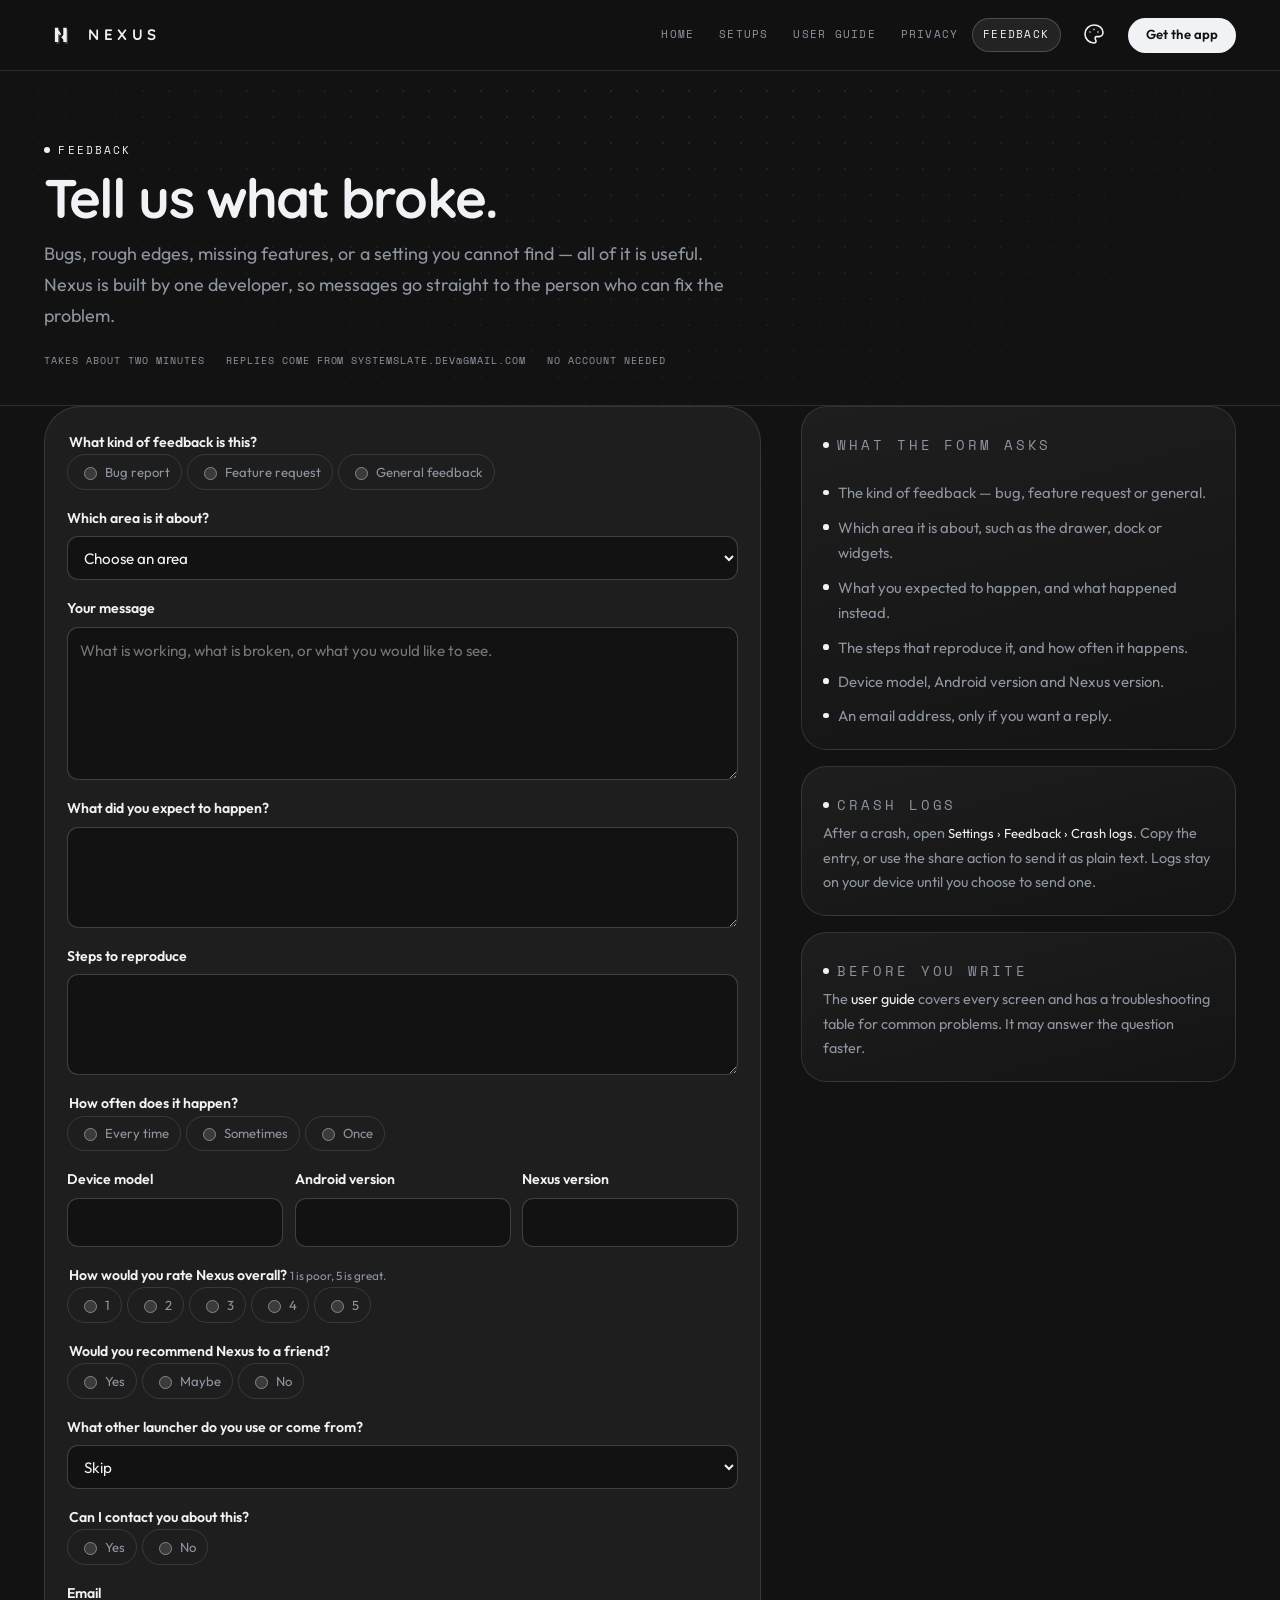
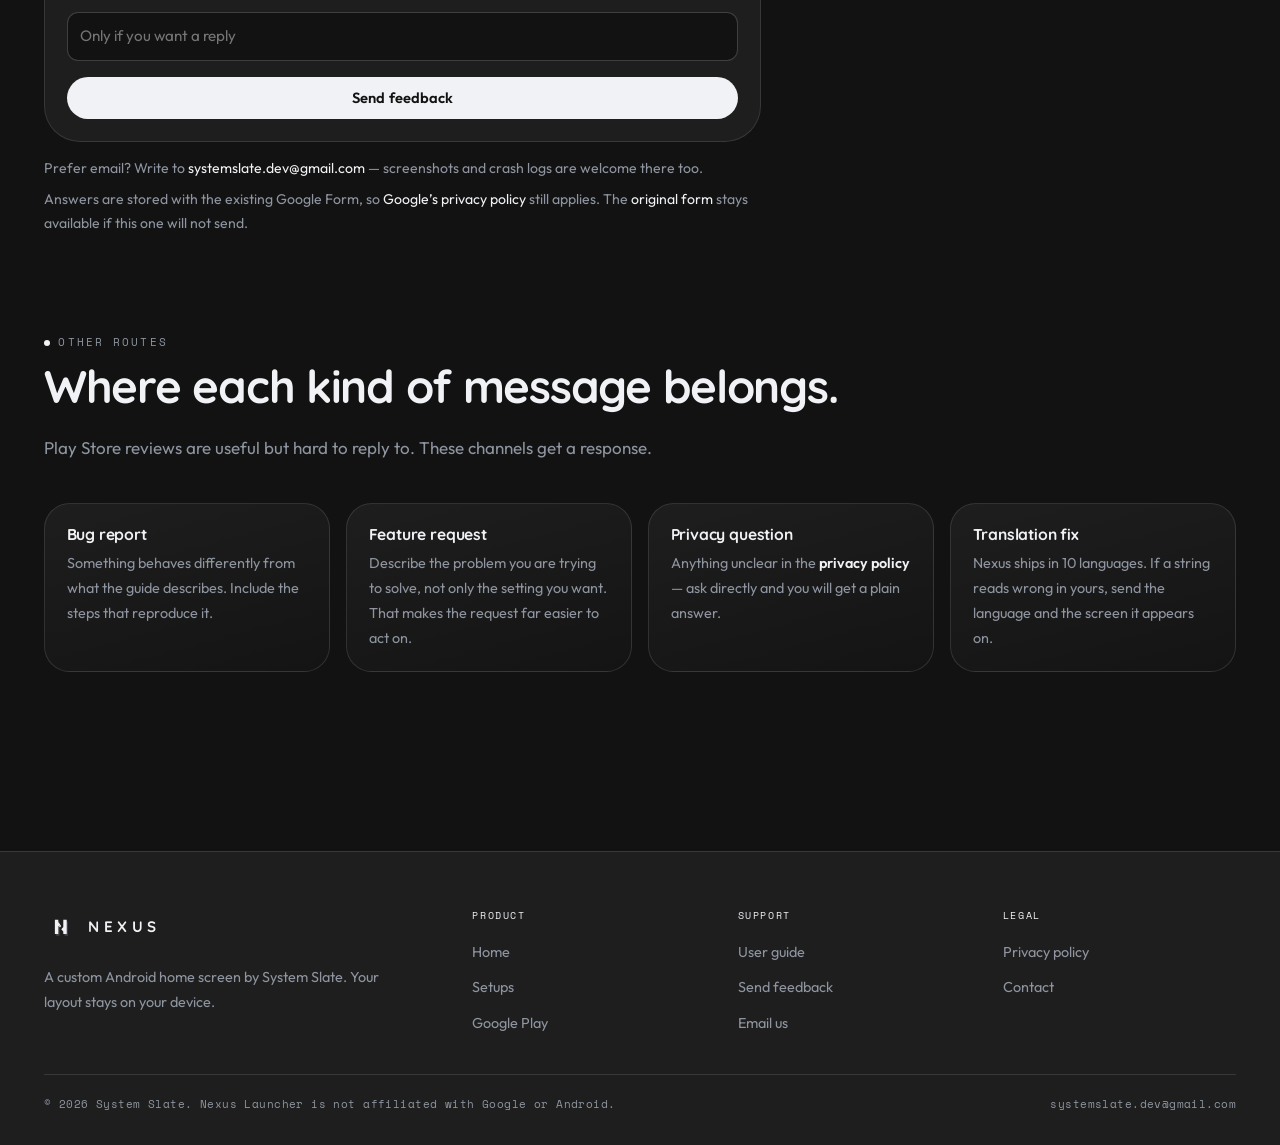
==== commit cda9cf96: "Add files via upload" ====
--- a/feedback.html
+++ b/feedback.html
@@ -1,321 +1,323 @@
-<!DOCTYPE html>
-<html lang="en">
-<head>
-  <meta charset="UTF-8">
-  <meta name="viewport" content="width=device-width, initial-scale=1.0">
-  <title>Feedback — Nexus Launcher</title>
-  <meta name="description" content="Report a bug, request a feature or ask a question about Nexus Launcher. Every message reaches the developer directly.">
-  <meta name="theme-color" content="#070b13">
-  <link rel="stylesheet" href="site-fonts.css">
-  <link rel="stylesheet" href="site.css">
-  <link rel="stylesheet" href="site-themes.css">
-  <link rel="stylesheet" href="site-look.css">
-  <link rel="stylesheet" href="site-nav.css">
-  <link rel="stylesheet" href="site-ui.css">
-  <link rel="stylesheet" href="site-footer.css">
-  <link rel="stylesheet" href="site-page.css">
-  <link rel="stylesheet" href="site-feedback.css">
-  <link rel="stylesheet" href="site-play.css">
-  <script src="site-ui-boot.js"></script>
-</head>
-<body>
-<a class="skip-link" href="#main">Skip to content</a>
-
-<header class="nav">
-  <div class="nav-inner">
-    <a class="brand" href="index.html" aria-label="Nexus Launcher — home">
-      <svg class="brand-mark" viewBox="0 0 108 108" role="img" aria-label="Nexus Launcher">
-        <g transform="translate(4 6)" fill="rgb(42 46 51)">
-          <path d="M35 31h11v8l6.5 7.5-6.5 6.5V77H35V31z"/>
-          <path d="M73 77H62v-8l-6.5-7.5 6.5-6.5V31h11V77z"/>
-        </g>
-        <path fill="rgb(240 242 245)" d="M35 31h11v8l6.5 7.5-6.5 6.5V77H35V31z"/>
-        <path fill="rgb(240 242 245)" d="M73 77H62v-8l-6.5-7.5 6.5-6.5V31h11V77z"/>
-        <path fill="rgb(143 200 224)" d="M51.5 47.95l3.07 1.77v3.56l-3.07 1.77-3.07-1.77v-3.56z"/>
-      </svg>
-      <span class="brand-word">Nexus</span>
-    </a>
-    <nav class="nav-links" aria-label="Primary">
-      <a href="index.html">Home</a>
-      <a href="setup.html">Setups</a>
-      <a href="NEXUS_USER_GUIDE.html">User guide</a>
-      <a href="privacy.html">Privacy</a>
-      <a href="feedback.html" aria-current="page">Feedback</a>
-    </nav>
-    <a class="nav-cta" href="https://play.google.com/store/apps/details?id=com.systemslate.nexuslauncher">Get the app</a>
-  </div>
-</header>
-
-<main id="main">
-
-  <section class="page-hero">
-    <div class="wrap">
-      <p class="eyebrow">Feedback</p>
-      <h1>Tell us what broke.</h1>
-      <p class="lede">Bugs, rough edges, missing features, or a setting you cannot find &mdash; all of
-        it is useful. Nexus is built by one developer, so messages go straight to the person who can
-        fix the problem.</p>
-      <ul class="page-meta">
-        <li>Takes about two minutes</li>
-        <li>Replies come from systemslate.dev@gmail.com</li>
-        <li>No account needed</li>
-      </ul>
-    </div>
-  </section>
-
-  <section class="section section-flush">
-    <div class="wrap feedback-grid">
-
-      <div>
-        <form class="nexus-form" data-feedback-form method="post" novalidate
-          action="https://docs.google.com/forms/d/e/1FAIpQLScDoE7vKFqpzELFaHapqYbMyIHLS0SCubAxIFDFFaGcgdz5iw/formResponse">
-          <fieldset class="field">
-            <legend>What kind of feedback is this?</legend>
-            <div class="choice-row">
-              <label><input type="radio" name="entry.858958643" value="Bug report" required>Bug report</label>
-              <label><input type="radio" name="entry.858958643" value="Feature request">Feature request</label>
-              <label><input type="radio" name="entry.858958643" value="General feedback">General feedback</label>
-            </div>
-            <p class="field-missing">Choose one.</p>
-          </fieldset>
-
-          <label class="field">
-            <span>Which area is it about?</span>
-            <select name="entry.2093958350" required>
-              <option value="">Choose an area</option>
-              <option>Home screen</option>
-              <option>App drawer</option>
-              <option>Dock</option>
-              <option>Widgets</option>
-              <option>Wallpaper Studio</option>
-              <option>Canvas setups</option>
-              <option>Immersive Mode / Nexus Island</option>
-              <option>Gestures</option>
-              <option>Search</option>
-              <option>News feed</option>
-              <option>App lock</option>
-              <option>Backup / Nova import</option>
-              <option>Performance / battery</option>
-              <option>Other</option>
-            </select>
-            <p class="field-missing">Choose an area.</p>
-          </label>
-
-          <label class="field">
-            <span>Your message</span>
-            <textarea name="entry.183810802" rows="5" required placeholder="What is working, what is broken, or what you would like to see."></textarea>
-            <p class="field-missing">Write a message.</p>
-          </label>
-
-          <label class="field">
-            <span>What did you expect to happen?</span>
-            <textarea name="entry.1648259636" rows="3"></textarea>
-          </label>
-
-          <label class="field">
-            <span>Steps to reproduce</span>
-            <textarea name="entry.1825434819" rows="3"></textarea>
-          </label>
-
-          <fieldset class="field">
-            <legend>How often does it happen?</legend>
-            <div class="choice-row">
-              <label><input type="radio" name="entry.819413189" value="Every time">Every time</label>
-              <label><input type="radio" name="entry.819413189" value="Sometimes">Sometimes</label>
-              <label><input type="radio" name="entry.819413189" value="Once">Once</label>
-            </div>
-          </fieldset>
-
-          <div class="field-row">
-            <label class="field"><span>Device model</span><input type="text" name="entry.2073275269" autocomplete="off"></label>
-            <label class="field"><span>Android version</span><input type="text" name="entry.1264604027" autocomplete="off"></label>
-            <label class="field"><span>Nexus version</span><input type="text" name="entry.445166228" autocomplete="off"></label>
-          </div>
-
-          <fieldset class="field">
-            <legend>How would you rate Nexus overall? <small>1 is poor, 5 is great.</small></legend>
-            <div class="choice-row">
-              <label><input type="radio" name="entry.1395047226" value="1">1</label>
-              <label><input type="radio" name="entry.1395047226" value="2">2</label>
-              <label><input type="radio" name="entry.1395047226" value="3">3</label>
-              <label><input type="radio" name="entry.1395047226" value="4">4</label>
-              <label><input type="radio" name="entry.1395047226" value="5">5</label>
-            </div>
-          </fieldset>
-
-          <fieldset class="field">
-            <legend>Would you recommend Nexus to a friend?</legend>
-            <div class="choice-row">
-              <label><input type="radio" name="entry.138561640" value="Yes">Yes</label>
-              <label><input type="radio" name="entry.138561640" value="Maybe">Maybe</label>
-              <label><input type="radio" name="entry.138561640" value="No">No</label>
-            </div>
-          </fieldset>
-
-          <label class="field">
-            <span>What other launcher do you use or come from?</span>
-            <select name="entry.1284803775">
-              <option value="">Skip</option>
-              <option>Nova</option>
-              <option>Smart Launcher</option>
-              <option>Lawnchair</option>
-              <option>Pixel Launcher</option>
-              <option>One UI Home</option>
-              <option>Other</option>
-              <option>None</option>
-            </select>
-          </label>
-
-          <fieldset class="field">
-            <legend>Can I contact you about this?</legend>
-            <div class="choice-row">
-              <label><input type="radio" name="entry.2037975371" value="Yes">Yes</label>
-              <label><input type="radio" name="entry.2037975371" value="No">No</label>
-            </div>
-          </fieldset>
-
-          <label class="field">
-            <span>Email</span>
-            <input type="email" name="entry.1300399545" autocomplete="email" placeholder="Only if you want a reply">
-            <p class="field-missing">Enter a valid email, or leave this blank.</p>
-          </label>
-
-          <p class="form-error" data-feedback-error hidden>The message did not send. Use the email link below.</p>
-          <button class="btn btn-primary" type="submit" data-feedback-send>Send feedback</button>
-        </form>
-
-        <div class="form-thanks" data-feedback-thanks hidden>
-          <h2>Sent.</h2>
-          <p>Your message was sent. If you left an email, the reply comes from systemslate.dev@gmail.com.</p>
-        </div>
-
-        <div class="form-note">
-          <p>Prefer email? Write to
-            <a href="mailto:systemslate.dev@gmail.com?subject=Nexus%20Launcher%20feedback">systemslate.dev@gmail.com</a>
-            &mdash; screenshots and crash logs are welcome there too.</p>
-          <p>Answers are stored with the existing Google Form, so
-            <a href="https://policies.google.com/privacy" target="_blank" rel="noopener">Google&rsquo;s privacy policy</a>
-            still applies. The
-            <a href="https://forms.gle/UbPsBNP7R9MkSvMu8" target="_blank" rel="noopener">original form</a>
-            stays available if this one will not send.</p>
-        </div>
-      </div>
-
-      <aside class="feedback-aside">
-        <div class="card">
-          <p class="eyebrow">What the form asks</p>
-          <ul class="include-list">
-            <li>The kind of feedback &mdash; bug, feature request or general.</li>
-            <li>Which area it is about, such as the drawer, dock or widgets.</li>
-            <li>What you expected to happen, and what happened instead.</li>
-            <li>The steps that reproduce it, and how often it happens.</li>
-            <li>Device model, Android version and Nexus version.</li>
-            <li>An email address, only if you want a reply.</li>
-          </ul>
-        </div>
-
-        <div class="card">
-          <p class="eyebrow">Crash logs</p>
-          <p class="aside-note">
-            After a crash, open <span class="path">Settings &rsaquo; Feedback &rsaquo; Crash logs</span>.
-            Copy the entry, or use the share action to send it as plain text. Logs stay on your
-            device until you choose to send one.</p>
-        </div>
-
-        <div class="card">
-          <p class="eyebrow">Before you write</p>
-          <p class="aside-note">
-            The <a href="NEXUS_USER_GUIDE.html">user guide</a> covers every screen and has a
-            troubleshooting table for common problems. It may answer the question faster.</p>
-        </div>
-      </aside>
-
-    </div>
-  </section>
-
-  <section class="section">
-    <div class="wrap">
-      <div class="section-head">
-        <p class="eyebrow">Other routes</p>
-        <h2>Where each kind of message belongs.</h2>
-        <p>Play Store reviews are useful but hard to reply to. These channels get a response.</p>
-      </div>
-
-      <div class="contact-grid">
-        <div class="contact-card">
-          <h3>Bug report</h3>
-          <p>Something behaves differently from what the guide describes. Include the steps that
-            reproduce it.</p>
-        </div>
-        <div class="contact-card">
-          <h3>Feature request</h3>
-          <p>Describe the problem you are trying to solve, not only the setting you want. That makes
-            the request far easier to act on.</p>
-        </div>
-        <div class="contact-card">
-          <h3>Privacy question</h3>
-          <p>Anything unclear in the <a href="privacy.html">privacy policy</a> &mdash; ask directly
-            and you will get a plain answer.</p>
-        </div>
-        <div class="contact-card">
-          <h3>Translation fix</h3>
-          <p>Nexus ships in 10 languages. If a string reads wrong in yours, send the language and the
-            screen it appears on.</p>
-        </div>
-      </div>
-    </div>
-  </section>
-
-</main>
-
-<footer class="site-footer">
-  <div class="footer-inner">
-    <div class="footer-brand">
-      <a class="brand" href="index.html" aria-label="Nexus Launcher — home">
-        <svg class="brand-mark" viewBox="0 0 108 108" role="img" aria-label="Nexus Launcher">
-          <g transform="translate(4 6)" fill="rgb(42 46 51)">
-            <path d="M35 31h11v8l6.5 7.5-6.5 6.5V77H35V31z"/>
-            <path d="M73 77H62v-8l-6.5-7.5 6.5-6.5V31h11V77z"/>
-          </g>
-          <path fill="rgb(240 242 245)" d="M35 31h11v8l6.5 7.5-6.5 6.5V77H35V31z"/>
-          <path fill="rgb(240 242 245)" d="M73 77H62v-8l-6.5-7.5 6.5-6.5V31h11V77z"/>
-          <path fill="rgb(143 200 224)" d="M51.5 47.95l3.07 1.77v3.56l-3.07 1.77-3.07-1.77v-3.56z"/>
-        </svg>
-        <span class="brand-word">Nexus</span>
-      </a>
-      <p>A custom Android home screen by System Slate. Your layout stays on your device.</p>
-    </div>
-    <div class="footer-col">
-      <h4>Product</h4>
-      <ul>
-        <li><a href="index.html">Home</a></li>
-        <li><a href="setup.html">Setups</a></li>
-        <li><a href="https://play.google.com/store/apps/details?id=com.systemslate.nexuslauncher">Google Play</a></li>
-      </ul>
-    </div>
-    <div class="footer-col">
-      <h4>Support</h4>
-      <ul>
-        <li><a href="NEXUS_USER_GUIDE.html">User guide</a></li>
-        <li><a href="feedback.html">Send feedback</a></li>
-        <li><a href="mailto:systemslate.dev@gmail.com">Email us</a></li>
-      </ul>
-    </div>
-    <div class="footer-col">
-      <h4>Legal</h4>
-      <ul>
-        <li><a href="privacy.html">Privacy policy</a></li>
-        <li><a href="privacy.html#contact">Contact</a></li>
-      </ul>
-    </div>
-  </div>
-  <div class="footer-legal">
-    <p>&copy; 2026 System Slate. Nexus Launcher is not affiliated with Google or Android.</p>
-    <p>systemslate.dev@gmail.com</p>
-  </div>
-</footer>
-<script src="site-look.js" defer></script>
-<script src="site-behavior.js" defer></script>
-<script src="site-badges.js" defer></script>
-</body>
-</html>
+<!DOCTYPE html>
+<html lang="en">
+<head>
+  <meta charset="UTF-8">
+  <meta name="viewport" content="width=device-width, initial-scale=1.0">
+  <title data-i18n="feedback.title">Feedback — Nexus Launcher</title>
+  <meta name="description" content="Report a bug, request a feature or ask a question about Nexus Launcher. Every message reaches the developer directly." data-i18n="feedback.desc">
+  <meta name="theme-color" content="#070b13">
+  <link rel="icon" href="favicon.svg" type="image/svg+xml">
+  <link rel="stylesheet" href="site-fonts.css">
+  <link rel="stylesheet" href="site.css">
+  <link rel="stylesheet" href="site-themes.css">
+  <link rel="stylesheet" href="site-look.css">
+  <link rel="stylesheet" href="site-nav.css">
+  <link rel="stylesheet" href="site-ui.css">
+  <link rel="stylesheet" href="site-footer.css">
+  <link rel="stylesheet" href="site-page.css">
+  <link rel="stylesheet" href="site-feedback.css">
+  <link rel="stylesheet" href="site-play.css">
+  <script src="site-ui-boot.js"></script>
+</head>
+<body>
+<a class="skip-link" href="#main" data-i18n="nav.skip">Skip to content</a>
+
+<header class="nav">
+  <div class="nav-inner">
+    <a class="brand" href="index.html" aria-label="Nexus Launcher — home">
+      <svg class="brand-mark" viewBox="0 0 108 108" role="img" aria-label="Nexus Launcher">
+        <g transform="translate(4 6)" fill="rgb(42 46 51)">
+          <path d="M35 31h11v8l6.5 7.5-6.5 6.5V77H35V31z"/>
+          <path d="M73 77H62v-8l-6.5-7.5 6.5-6.5V31h11V77z"/>
+        </g>
+        <path fill="rgb(240 242 245)" d="M35 31h11v8l6.5 7.5-6.5 6.5V77H35V31z"/>
+        <path fill="rgb(240 242 245)" d="M73 77H62v-8l-6.5-7.5 6.5-6.5V31h11V77z"/>
+        <path fill="rgb(143 200 224)" d="M51.5 47.95l3.07 1.77v3.56l-3.07 1.77-3.07-1.77v-3.56z"/>
+      </svg>
+      <span class="brand-word">Nexus</span>
+    </a>
+    <nav class="nav-links" aria-label="Primary">
+      <a href="index.html" data-i18n="nav.home">Home</a>
+      <a href="setup.html" data-i18n="nav.setups">Setups</a>
+      <a href="NEXUS_USER_GUIDE.html" data-i18n="nav.guide">User guide</a>
+      <a href="privacy.html" data-i18n="nav.privacy">Privacy</a>
+      <a href="feedback.html" aria-current="page" data-i18n="nav.feedback">Feedback</a>
+    </nav>
+    <a class="nav-cta" href="https://play.google.com/store/apps/details?id=com.systemslate.nexuslauncher" data-i18n="nav.getApp">Get the app</a>
+  </div>
+</header>
+
+<main id="main">
+
+  <section class="page-hero">
+    <div class="wrap">
+      <p class="eyebrow" data-i18n="feedback.eyebrow">Feedback</p>
+      <h1 data-i18n="feedback.h1">Tell us what broke.</h1>
+      <p class="lede"><span data-i18n="feedback.lede">Bugs, rough edges, missing features, or a setting you cannot find — all of it is useful. Nexus is built by one developer, so messages go straight to the person who can fix the problem.</span></p>
+      <ul class="page-meta">
+        <li data-i18n="feedback.meta1">Takes about two minutes</li>
+        <li data-i18n="feedback.meta2">Replies come from systemslate.dev@gmail.com</li>
+        <li data-i18n="feedback.meta3">No account needed</li>
+      </ul>
+    </div>
+  </section>
+
+  <section class="section section-flush">
+    <div class="wrap feedback-grid">
+
+      <div>
+        <form class="nexus-form" data-feedback-form method="post" novalidate
+          action="https://docs.google.com/forms/d/e/1FAIpQLScDoE7vKFqpzELFaHapqYbMyIHLS0SCubAxIFDFFaGcgdz5iw/formResponse">
+          <fieldset class="field">
+            <legend>What kind of feedback is this?</legend>
+            <div class="choice-row">
+              <label><input type="radio" name="entry.858958643" value="Bug report" required>Bug report</label>
+              <label><input type="radio" name="entry.858958643" value="Feature request">Feature request</label>
+              <label><input type="radio" name="entry.858958643" value="General feedback">General feedback</label>
+            </div>
+            <p class="field-missing">Choose one.</p>
+          </fieldset>
+
+          <label class="field">
+            <span>Which area is it about?</span>
+            <select name="entry.2093958350" required>
+              <option value="">Choose an area</option>
+              <option>Home screen</option>
+              <option>App drawer</option>
+              <option>Dock</option>
+              <option>Widgets</option>
+              <option>Wallpaper Studio</option>
+              <option>Canvas setups</option>
+              <option>Immersive Mode / Nexus Island</option>
+              <option>Gestures</option>
+              <option>Search</option>
+              <option>News feed</option>
+              <option>App lock</option>
+              <option>Backup / Nova import</option>
+              <option>Performance / battery</option>
+              <option>Other</option>
+            </select>
+            <p class="field-missing">Choose an area.</p>
+          </label>
+
+          <label class="field">
+            <span>Your message</span>
+            <textarea name="entry.183810802" rows="5" required placeholder="What is working, what is broken, or what you would like to see."></textarea>
+            <p class="field-missing">Write a message.</p>
+          </label>
+
+          <label class="field">
+            <span>What did you expect to happen?</span>
+            <textarea name="entry.1648259636" rows="3"></textarea>
+          </label>
+
+          <label class="field">
+            <span>Steps to reproduce</span>
+            <textarea name="entry.1825434819" rows="3"></textarea>
+          </label>
+
+          <fieldset class="field">
+            <legend>How often does it happen?</legend>
+            <div class="choice-row">
+              <label><input type="radio" name="entry.819413189" value="Every time">Every time</label>
+              <label><input type="radio" name="entry.819413189" value="Sometimes">Sometimes</label>
+              <label><input type="radio" name="entry.819413189" value="Once">Once</label>
+            </div>
+          </fieldset>
+
+          <div class="field-row">
+            <label class="field"><span>Device model</span><input type="text" name="entry.2073275269" autocomplete="off"></label>
+            <label class="field"><span>Android version</span><input type="text" name="entry.1264604027" autocomplete="off"></label>
+            <label class="field"><span>Nexus version</span><input type="text" name="entry.445166228" autocomplete="off"></label>
+          </div>
+
+          <fieldset class="field">
+            <legend>How would you rate Nexus overall? <small>1 is poor, 5 is great.</small></legend>
+            <div class="choice-row">
+              <label><input type="radio" name="entry.1395047226" value="1">1</label>
+              <label><input type="radio" name="entry.1395047226" value="2">2</label>
+              <label><input type="radio" name="entry.1395047226" value="3">3</label>
+              <label><input type="radio" name="entry.1395047226" value="4">4</label>
+              <label><input type="radio" name="entry.1395047226" value="5">5</label>
+            </div>
+          </fieldset>
+
+          <fieldset class="field">
+            <legend>Would you recommend Nexus to a friend?</legend>
+            <div class="choice-row">
+              <label><input type="radio" name="entry.138561640" value="Yes">Yes</label>
+              <label><input type="radio" name="entry.138561640" value="Maybe">Maybe</label>
+              <label><input type="radio" name="entry.138561640" value="No">No</label>
+            </div>
+          </fieldset>
+
+          <label class="field">
+            <span>What other launcher do you use or come from?</span>
+            <select name="entry.1284803775">
+              <option value="">Skip</option>
+              <option>Nova</option>
+              <option>Smart Launcher</option>
+              <option>Lawnchair</option>
+              <option>Pixel Launcher</option>
+              <option>One UI Home</option>
+              <option>Other</option>
+              <option>None</option>
+            </select>
+          </label>
+
+          <fieldset class="field">
+            <legend>Can I contact you about this?</legend>
+            <div class="choice-row">
+              <label><input type="radio" name="entry.2037975371" value="Yes">Yes</label>
+              <label><input type="radio" name="entry.2037975371" value="No">No</label>
+            </div>
+          </fieldset>
+
+          <label class="field">
+            <span>Email</span>
+            <input type="email" name="entry.1300399545" autocomplete="email" placeholder="Only if you want a reply">
+            <p class="field-missing">Enter a valid email, or leave this blank.</p>
+          </label>
+
+          <p class="form-error" data-feedback-error hidden><span data-i18n="feedback.error">The message did not send. Use the email link below.</span></p>
+          <button class="btn btn-primary" type="submit" data-feedback-send data-i18n="feedback.send">Send feedback</button>
+        </form>
+
+        <div class="form-thanks" data-feedback-thanks hidden role="status">
+          <h2 data-i18n="feedback.sent">Sent.</h2>
+          <p><span data-i18n="feedback.thanks">Your message was sent. If you left an email, the reply comes from systemslate.dev@gmail.com.</span></p>
+          <button type="button" class="btn btn-primary" data-feedback-again data-i18n="feedback.again">Send another</button>
+        </div>
+
+        <div class="form-note">
+          <p>Prefer email? Write to
+            <a href="mailto:systemslate.dev@gmail.com?subject=Nexus%20Launcher%20feedback">systemslate.dev@gmail.com</a>
+            &mdash; screenshots and crash logs are welcome there too.</p>
+          <p>Answers are stored with the existing Google Form, so
+            <a href="https://policies.google.com/privacy" target="_blank" rel="noopener">Google&rsquo;s privacy policy</a>
+            still applies. The
+            <a href="https://forms.gle/UbPsBNP7R9MkSvMu8" target="_blank" rel="noopener">original form</a>
+            stays available if this one will not send.</p>
+        </div>
+      </div>
+
+      <aside class="feedback-aside">
+        <div class="card">
+          <p class="eyebrow">What the form asks</p>
+          <ul class="include-list">
+            <li>The kind of feedback &mdash; bug, feature request or general.</li>
+            <li>Which area it is about, such as the drawer, dock or widgets.</li>
+            <li>What you expected to happen, and what happened instead.</li>
+            <li>The steps that reproduce it, and how often it happens.</li>
+            <li>Device model, Android version and Nexus version.</li>
+            <li>An email address, only if you want a reply.</li>
+          </ul>
+        </div>
+
+        <div class="card">
+          <p class="eyebrow">Crash logs</p>
+          <p class="aside-note">
+            After a crash, open <span class="path">Settings &rsaquo; Feedback &rsaquo; Crash logs</span>.
+            Copy the entry, or use the share action to send it as plain text. Logs stay on your
+            device until you choose to send one.</p>
+        </div>
+
+        <div class="card">
+          <p class="eyebrow">Before you write</p>
+          <p class="aside-note">
+            The <a href="NEXUS_USER_GUIDE.html">user guide</a> covers every screen and has a
+            troubleshooting table for common problems. It may answer the question faster.</p>
+        </div>
+      </aside>
+
+    </div>
+  </section>
+
+  <section class="section">
+    <div class="wrap">
+      <div class="section-head">
+        <p class="eyebrow">Other routes</p>
+        <h2>Where each kind of message belongs.</h2>
+        <p>Play Store reviews are useful but hard to reply to. These channels get a response.</p>
+      </div>
+
+      <div class="contact-grid">
+        <div class="contact-card">
+          <h3>Bug report</h3>
+          <p>Something behaves differently from what the guide describes. Include the steps that
+            reproduce it.</p>
+        </div>
+        <div class="contact-card">
+          <h3>Feature request</h3>
+          <p>Describe the problem you are trying to solve, not only the setting you want. That makes
+            the request far easier to act on.</p>
+        </div>
+        <div class="contact-card">
+          <h3>Privacy question</h3>
+          <p>Anything unclear in the <a href="privacy.html">privacy policy</a> &mdash; ask directly
+            and you will get a plain answer.</p>
+        </div>
+        <div class="contact-card">
+          <h3>Translation fix</h3>
+          <p>Nexus ships in 10 languages. If a string reads wrong in yours, send the language and the
+            screen it appears on.</p>
+        </div>
+      </div>
+    </div>
+  </section>
+
+</main>
+
+<footer class="site-footer">
+  <div class="footer-inner">
+    <div class="footer-brand">
+      <a class="brand" href="index.html" aria-label="Nexus Launcher — home">
+        <svg class="brand-mark" viewBox="0 0 108 108" role="img" aria-label="Nexus Launcher">
+          <g transform="translate(4 6)" fill="rgb(42 46 51)">
+            <path d="M35 31h11v8l6.5 7.5-6.5 6.5V77H35V31z"/>
+            <path d="M73 77H62v-8l-6.5-7.5 6.5-6.5V31h11V77z"/>
+          </g>
+          <path fill="rgb(240 242 245)" d="M35 31h11v8l6.5 7.5-6.5 6.5V77H35V31z"/>
+          <path fill="rgb(240 242 245)" d="M73 77H62v-8l-6.5-7.5 6.5-6.5V31h11V77z"/>
+          <path fill="rgb(143 200 224)" d="M51.5 47.95l3.07 1.77v3.56l-3.07 1.77-3.07-1.77v-3.56z"/>
+        </svg>
+        <span class="brand-word">Nexus</span>
+      </a>
+      <p><span data-i18n="footer.blurb">A custom Android home screen by System Slate. Your layout stays on your device.</span></p>
+    </div>
+    <div class="footer-col">
+      <h4 data-i18n="footer.product">Product</h4>
+      <ul>
+        <li><a href="index.html" data-i18n="nav.home">Home</a></li>
+        <li><a href="setup.html" data-i18n="nav.setups">Setups</a></li>
+        <li><a href="https://play.google.com/store/apps/details?id=com.systemslate.nexuslauncher" data-i18n="footer.play">Google Play</a></li>
+      </ul>
+    </div>
+    <div class="footer-col">
+      <h4 data-i18n="footer.support">Support</h4>
+      <ul>
+        <li><a href="NEXUS_USER_GUIDE.html" data-i18n="nav.guide">User guide</a></li>
+        <li><a href="feedback.html" data-i18n="footer.feedback">Send feedback</a></li>
+        <li><a href="mailto:systemslate.dev@gmail.com" data-i18n="footer.email">Email us</a></li>
+      </ul>
+    </div>
+    <div class="footer-col">
+      <h4 data-i18n="footer.legal">Legal</h4>
+      <ul>
+        <li><a href="privacy.html" data-i18n="footer.privacy">Privacy policy</a></li>
+        <li><a href="privacy.html#contact" data-i18n="footer.contact">Contact</a></li>
+      </ul>
+    </div>
+  </div>
+  <div class="footer-legal">
+    <p><span data-i18n="footer.copy">&copy; 2026 System Slate. Nexus Launcher is not affiliated with Google or Android.</span></p>
+    <p>systemslate.dev@gmail.com</p>
+  </div>
+</footer>
+<script src="site-i18n.js" defer></script>
+<script src="site-look.js" defer></script>
+<script src="site-behavior.js" defer></script>
+<script src="site-feedback.js" defer></script>
+<script src="site-badges.js" defer></script>
+</body>
+</html>
--- a/site-fonts.css
+++ b/site-fonts.css
@@ -27,13 +27,14 @@
   font-display: swap;
 }
 
-/* App typography list. Same files the launcher ships. */
-@font-face { font-family: "Nexus Default"; src: url("assets/fonts/google_sans_flex.ttf") format("truetype"); font-weight: 100 900; font-display: swap; }
-@font-face { font-family: "Roboto"; src: url("assets/fonts/roboto.ttf") format("truetype"); font-weight: 100 900; font-display: swap; }
-@font-face { font-family: "Inter"; src: url("assets/fonts/inter.ttf") format("truetype"); font-weight: 100 900; font-display: swap; }
-@font-face { font-family: "Manrope"; src: url("assets/fonts/manrope.ttf") format("truetype"); font-weight: 100 900; font-display: swap; }
-@font-face { font-family: "IBM Plex Sans"; src: url("assets/fonts/ibm_plex_sans.ttf") format("truetype"); font-weight: 100 900; font-display: swap; }
-@font-face { font-family: "Lora"; src: url("assets/fonts/lora.ttf") format("truetype"); font-weight: 100 900; font-display: swap; }
-@font-face { font-family: "Playpen"; src: url("assets/fonts/playpen_sans.ttf") format("truetype"); font-weight: 100 900; font-display: swap; }
-@font-face { font-family: "Elms Sans"; src: url("assets/fonts/elms_sans.ttf") format("truetype"); font-weight: 100 900; font-display: swap; }
-@font-face { font-family: "Bitcount"; src: url("assets/fonts/bitcount_single.ttf") format("truetype"); font-weight: 100 900; font-display: swap; }
+/* App typography list. Latin subsets of the launcher fonts, so opening Look
+   does not download the full files. */
+@font-face { font-family: "Nexus Default"; src: url("assets/fonts/google_sans_flex.woff2") format("woff2"); font-weight: 400; font-display: swap; }
+@font-face { font-family: "Roboto"; src: url("assets/fonts/roboto.woff2") format("woff2"); font-weight: 100 900; font-display: swap; }
+@font-face { font-family: "Inter"; src: url("assets/fonts/inter.woff2") format("woff2"); font-weight: 100 900; font-display: swap; }
+@font-face { font-family: "Manrope"; src: url("assets/fonts/manrope.woff2") format("woff2"); font-weight: 100 900; font-display: swap; }
+@font-face { font-family: "IBM Plex Sans"; src: url("assets/fonts/ibm_plex_sans.woff2") format("woff2"); font-weight: 100 900; font-display: swap; }
+@font-face { font-family: "Lora"; src: url("assets/fonts/lora.woff2") format("woff2"); font-weight: 100 900; font-display: swap; }
+@font-face { font-family: "Playpen"; src: url("assets/fonts/playpen_sans.woff2") format("woff2"); font-weight: 100 900; font-display: swap; }
+@font-face { font-family: "Elms Sans"; src: url("assets/fonts/elms_sans.woff2") format("woff2"); font-weight: 100 900; font-display: swap; }
+@font-face { font-family: "Bitcount"; src: url("assets/fonts/bitcount_single.woff2") format("woff2"); font-weight: 100 900; font-display: swap; }
--- a/site.css
+++ b/site.css
@@ -114,6 +114,9 @@
 
 img { display: block; max-width: 100%; height: auto; }
 
+/* Phone mockups stay in the launcher's left-to-right canvas. */
+.hero-art, .widget, .mini-widget, .island, .shot, .drawer-shot, .cell-shot, .tablet-shots { direction: ltr; }
+
 a { color: var(--ink); text-decoration: none; }
 a:hover { color: var(--ink); }
 
--- a/site-look.css
+++ b/site-look.css
@@ -63,8 +63,8 @@
 
 .look-panel {
   display: none;
-  position: absolute;
-  z-index: 5;
+  position: fixed;
+  z-index: 80;
   top: calc(100% + 0.55rem);
   right: 0;
   width: min(24rem, calc(100vw - 1.4rem));
@@ -87,7 +87,7 @@
 
 .look-card + .look-card { margin-top: 0.45rem; }
 
-.look.is-open .look-panel { display: block; }
+.look-panel.is-open { display: block; }
 
 .look-label {
   margin: 0 0 0.45rem 0.15rem;
@@ -132,7 +132,10 @@
 }
 
 .look-ui,
-.look-type { display: grid; grid-template-columns: 1fr 1fr; }
+.look-type,
+.look-lang { display: grid; grid-template-columns: 1fr 1fr; }
+
+html[dir="rtl"] .look-row button[aria-checked="true"] { box-shadow: inset -2px 0 0 var(--ink); }
 
 .look-walls { display: grid; grid-template-columns: repeat(3, minmax(0, 1fr)); }
 
--- a/site-nav.css
+++ b/site-nav.css
@@ -64,7 +64,7 @@
   gap: 0.1rem;
   flex: 0 1 auto;
   min-width: 0;
-  margin-left: auto;
+  margin-inline-start: auto;
   overflow-x: auto;
   scrollbar-width: none;
 }
@@ -136,7 +136,7 @@
   .brand-word { font-size: 0.85rem; letter-spacing: 0.24em; }
   .nav-links {
     width: 100%;
-    margin-left: 0;
+    margin-inline-start: 0;
     gap: 0;
     justify-content: space-between;
   }
--- a/site-ui.css
+++ b/site-ui.css
@@ -24,6 +24,7 @@
 
 .btn:hover { transform: translateY(-1px); }
 .btn:active { transform: translateY(0); }
+.btn:disabled { opacity: 0.55; transform: none; cursor: default; }
 
 .btn-primary {
   background: var(--ink);
--- a/site-page.css
+++ b/site-page.css
@@ -99,6 +99,8 @@
   box-shadow: inset 2px 0 0 var(--ink);
 }
 
+html[dir="rtl"] .toc a[aria-current="true"] { box-shadow: inset -2px 0 0 var(--ink); }
+
 /* ---------- prose ---------- */
 
 .prose { max-width: 46rem; }
@@ -109,6 +111,50 @@
 }
 
 .prose > section:first-of-type { border-top: 0; padding-top: 0; }
+
+/* On screen each section is its own card, so text stays readable over a
+   wallpaper in Frosted and Liquid glass. Print keeps the plain dividers. */
+@media screen {
+  .prose > section,
+  .prose > section:first-of-type {
+    margin-bottom: 0.9rem;
+    padding: clamp(1.15rem, 2.6vw, 1.7rem);
+    border: 1px solid var(--line);
+    border-radius: var(--radius-widget);
+    background: color-mix(in srgb, var(--surface) 55%, transparent);
+  }
+
+  .prose > section > :last-child { margin-bottom: 0; }
+
+  html[data-ui="frosted"] .prose > section {
+    background: color-mix(in srgb, var(--surface) 68%, transparent);
+    border-color: color-mix(in srgb, var(--ink) 16%, transparent);
+    backdrop-filter: blur(28px) saturate(130%);
+    -webkit-backdrop-filter: blur(28px) saturate(130%);
+  }
+
+  /* Calmer than the decorative Liquid cards: more blur, so long text reads. */
+  html[data-ui="liquid"] .prose > section {
+    border-color: color-mix(in srgb, var(--ink) 40%, transparent);
+    background:
+      linear-gradient(160deg, color-mix(in srgb, var(--ink) 14%, transparent), transparent 30%),
+      color-mix(in srgb, var(--surface) 34%, transparent);
+    backdrop-filter: blur(16px) saturate(170%);
+    -webkit-backdrop-filter: blur(16px) saturate(170%);
+    box-shadow: inset 0 1px 0 color-mix(in srgb, var(--ink) 55%, transparent);
+  }
+
+  html[data-ui="neumorph"] .prose > section {
+    border-color: transparent;
+    background: var(--surface);
+    box-shadow:
+      0.4rem 0.45rem 1rem rgb(0 0 0 / 42%),
+      -0.3rem -0.3rem 0.8rem rgb(255 255 255 / 5%);
+  }
+
+  /* Liquid gives cards position: relative; the contents keep sticking on wide screens. */
+  html[data-ui="liquid"] .doc-layout .toc { position: sticky; }
+}
 
 .prose h2 {
   margin-bottom: 0.65rem;
@@ -277,8 +323,14 @@
 /* ---------- responsive ---------- */
 
 @media (max-width: 58rem) {
-  .doc-layout { grid-template-columns: 1fr; }
-  .toc { position: static; }
+  /* minmax(0, ...): a wide table must scroll in its box, not widen the page
+     (a too-wide page made phones zoom out, leaving blank space under the footer). */
+  .doc-layout { grid-template-columns: minmax(0, 1fr); }
+  /* Wide tables scroll sideways in their box rather than crush a column to a word per line. */
+  .table-wrap table { min-width: 34rem; }
+  /* top: auto, or Liquid's position: relative shifts the contents onto the text below. */
+  .doc-layout .toc,
+  html[data-ui="liquid"] .doc-layout .toc { position: static; top: auto; }
   .toc ol { columns: 2; column-gap: 1rem; }
   .prose { max-width: none; }
 }
--- a/site-feedback.css
+++ b/site-feedback.css
@@ -106,8 +106,20 @@
   border-color: var(--ink);
 }
 
-.form-thanks h2 { margin-bottom: 0.4rem; }
-.form-thanks p { margin: 0; color: var(--ink-dim); }
+.form-thanks {
+  display: grid;
+  gap: 0.85rem;
+  justify-items: start;
+  padding: clamp(1rem, 2vw, 1.4rem);
+  border: 1px solid var(--line);
+  border-radius: var(--radius-lg);
+  background: var(--surface);
+}
+
+.form-thanks h2,
+.form-thanks p { margin: 0; }
+
+.form-thanks p { color: var(--ink-dim); }
 
 .nexus-form[hidden],
 .form-thanks[hidden],
--- a/site-play.css
+++ b/site-play.css
@@ -228,7 +228,8 @@
 html[data-ui="frosted"] .card,
 html[data-ui="frosted"] .contact-card,
 html[data-ui="frosted"] .nexus-form,
-html[data-ui="frosted"] .toc {
+html[data-ui="frosted"] .toc,
+html[data-ui="frosted"] .look-card {
   background: color-mix(in srgb, var(--surface) 68%, transparent);
   border-color: color-mix(in srgb, var(--ink) 16%, transparent);
   backdrop-filter: blur(28px) saturate(130%);
@@ -251,7 +252,8 @@
 html[data-ui="neumorph"] .setup-card,
 html[data-ui="neumorph"] .stat,
 html[data-ui="neumorph"] .capability,
-html[data-ui="neumorph"] .cta {
+html[data-ui="neumorph"] .cta,
+html[data-ui="neumorph"] .look-card {
   border-color: transparent;
   background: var(--surface);
   box-shadow:
@@ -268,7 +270,7 @@
 
 html[data-ui="liquid"] :is(
   .widget, .dock, .settings-widget, .mini-widget, .cell, .icon-row,
-  .setup-card, .cta, .privacy-strip, .card, .contact-card, .nexus-form, .toc, .stat
+  .setup-card, .cta, .privacy-strip, .card, .contact-card, .nexus-form, .toc, .stat, .look-card
 ) {
   position: relative;
   overflow: hidden;
@@ -283,19 +285,19 @@
     inset 0 -22px 32px color-mix(in srgb, var(--ink) 16%, transparent);
 }
 
-/* The sheet sits inside the blurred nav. A glass fill here samples that nav
-   and reads as empty, so the sheet stays on the page color and the cards
-   inside it use the surface. */
+/* The sheet is outside the nav so its cards can blur the page. The frame
+   itself stays clear; a frosted frame here would hide the cards' own glass. */
 html[data-ui="frosted"] .look-panel,
-html[data-ui="liquid"] .look-panel {
-  background: var(--bg);
-  border-color: var(--line-strong);
+html[data-ui="liquid"] .look-panel,
+html[data-ui="neumorph"] .look-panel {
+  background: transparent;
+  border-color: transparent;
+  box-shadow: none;
   backdrop-filter: none;
   -webkit-backdrop-filter: none;
-  box-shadow: var(--shadow-card);
-}
-
-html[data-ui="liquid"] :is(.widget, .cell, .dock, .card, .cta, .settings-widget, .stat, .contact-card)::after {
+}
+
+html[data-ui="liquid"] :is(.widget, .cell, .dock, .card, .cta, .settings-widget, .stat, .contact-card, .look-card)::after {
   content: "";
   position: absolute;
   inset: -30%;
@@ -348,7 +350,7 @@
 .shot { position: relative; }
 
 .shot-lightbox {
-  display: grid;
+  display: none;
   place-items: center;
   width: 100vw;
   height: 100vh;
@@ -361,6 +363,8 @@
   color: var(--ink);
 }
 
+.shot-lightbox[open] { display: grid; }
+
 .shot-lightbox img {
   display: block;
   width: auto;
